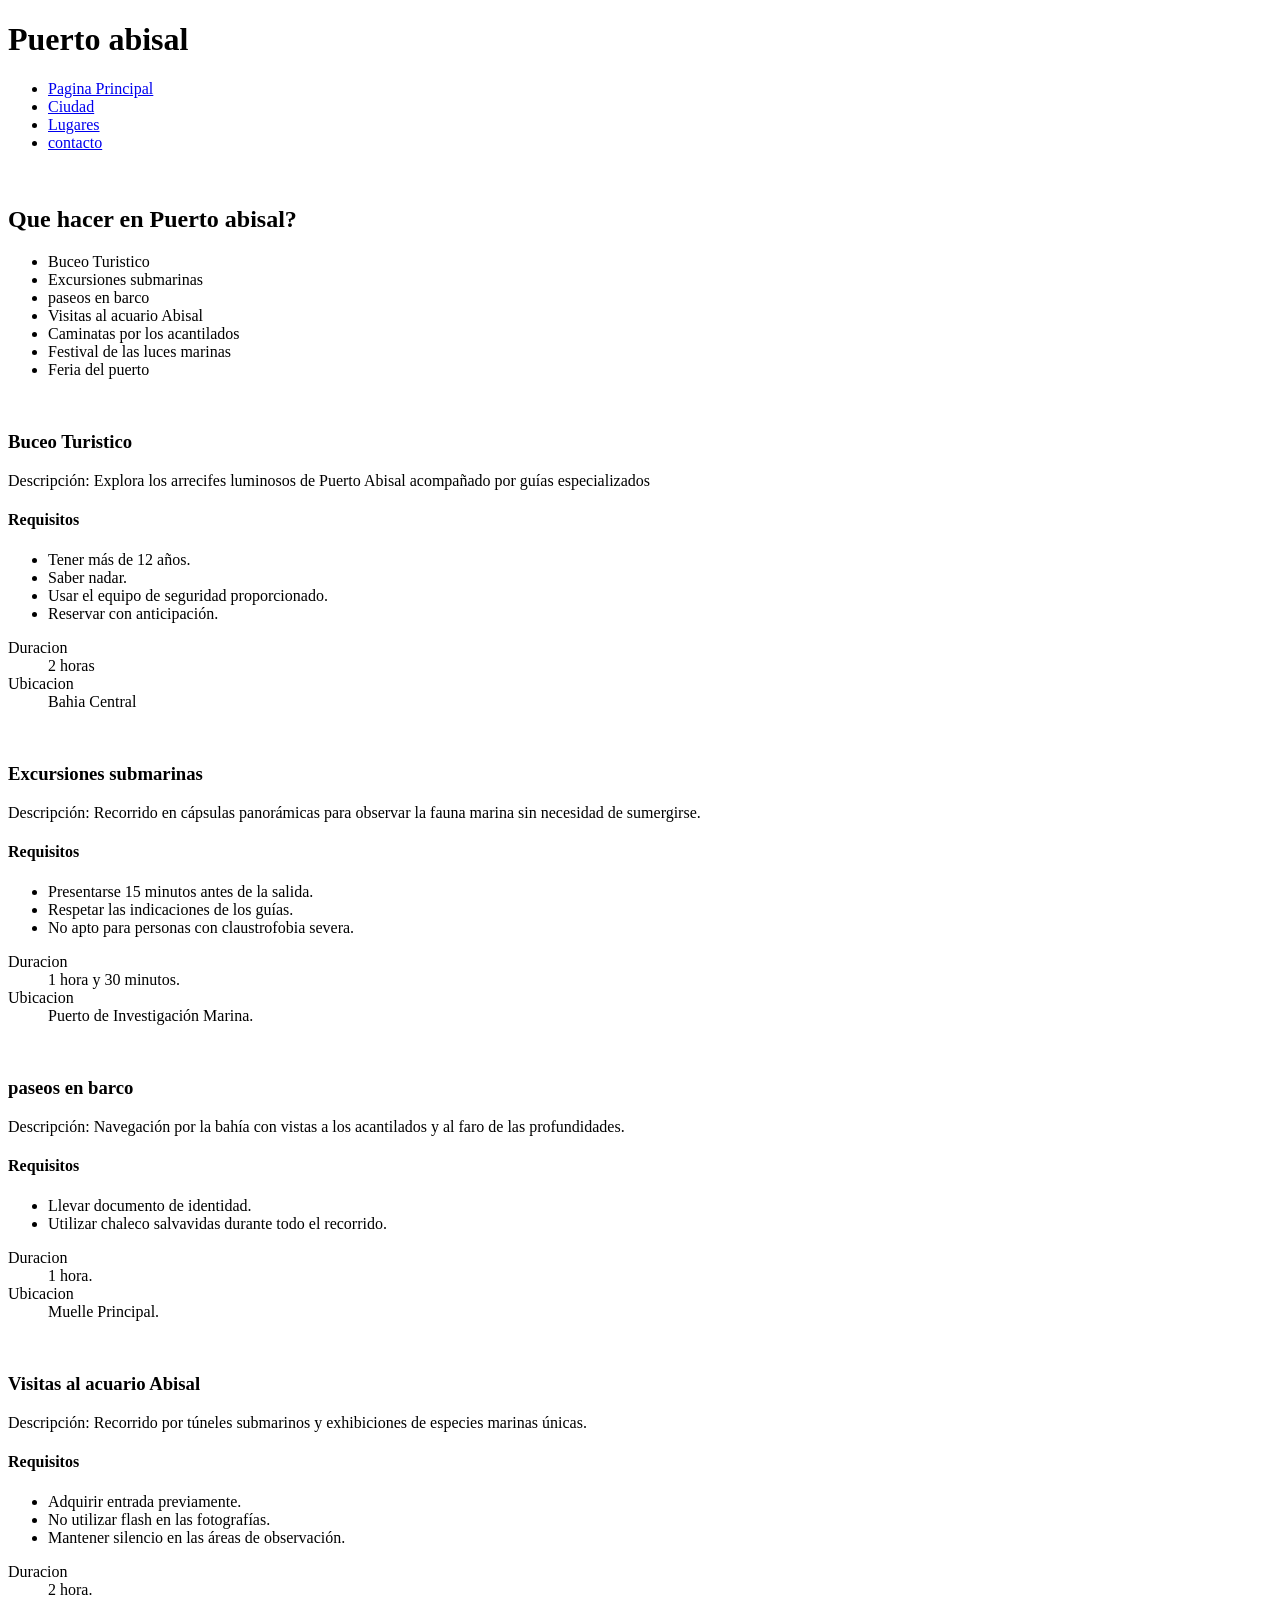
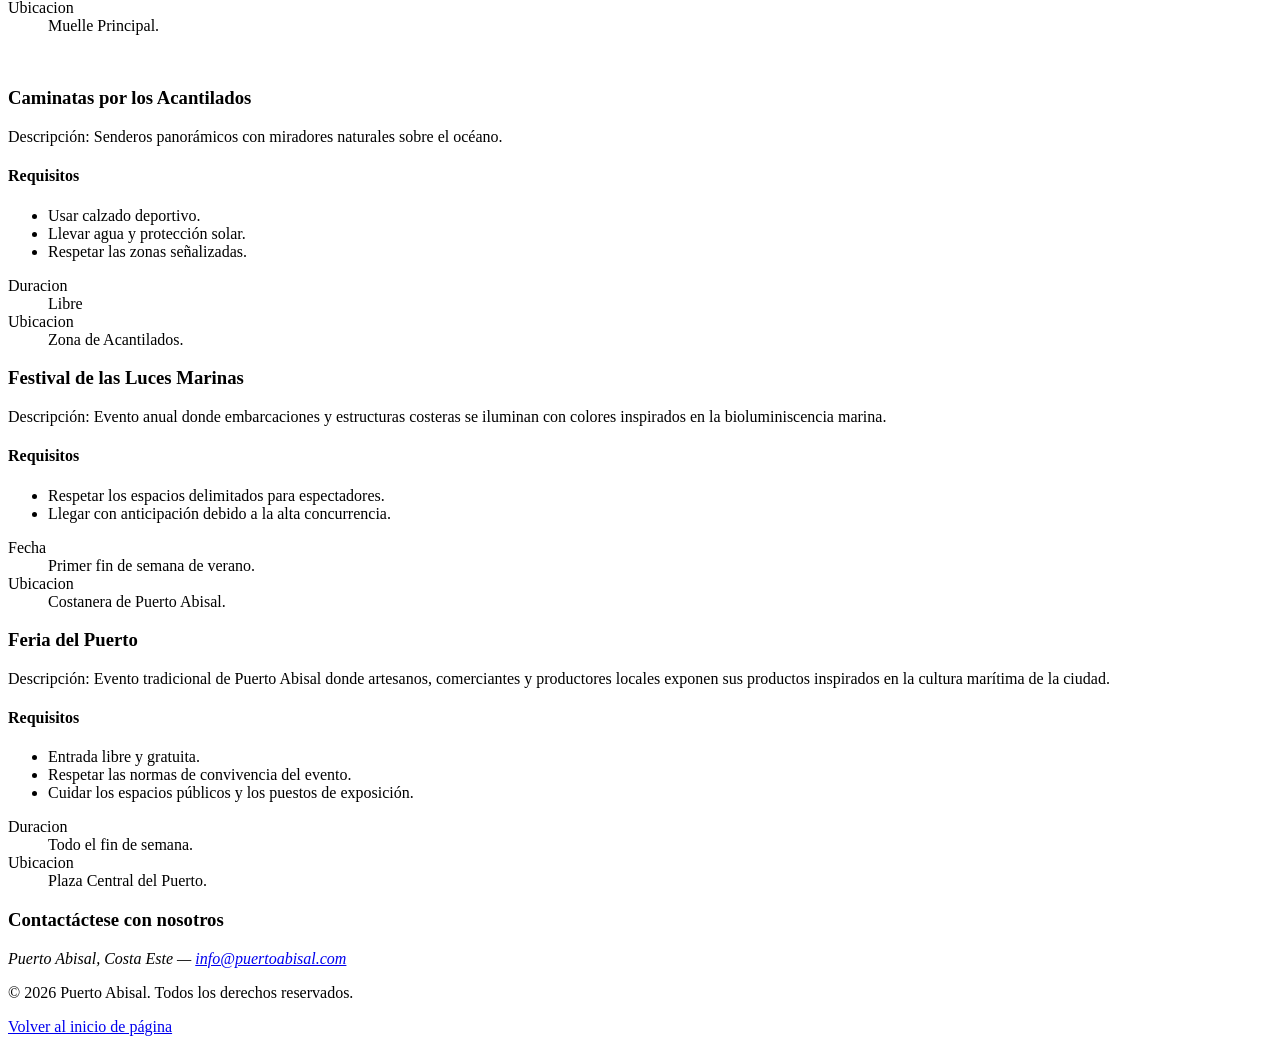
==== actividades.html @ 16d51606 "vinculacion con archivo de estilos" ====
<!DOCTYPE html>
<html lang="es">
<head>
    <meta charset="UTF-8">
    <link rel="stylesheet" href="css/estilos.css">
    <link rel="preconnect" href="https://fonts.googleapis.com">
    <link rel="preconnect" href="https://fonts.gstatic.com" crossorigin>
    <link href="https://fonts.googleapis.com/css2?family=Figtree:ital,wght@0,300..900;1,300..900&display=swap" rel="stylesheet">
    <meta name="viewport" content="width=device-width, initial-scale=1.0">
    <title>Puerto abisal - Actividades</title>
</head>

<body>
    <header>
        <h1>Puerto abisal</h1>
        <nav>
            <ul>
                <li><a href="index.html" target="_blank">Pagina Principal</a></li>
                <li><a href="ciudad.html" target="_blank">Ciudad</a></li>
                <li><a href="lugares.html" target="_blank">Lugares</a></li>
                <li><a href="contacto.html" target="_blank">contacto</a></li>
            </ul>

        </nav>
    </header>
    
    <br>
    
    <main>
        <h2>Que hacer en Puerto abisal?</h2>
    
        <ul>
            <li>Buceo Turistico</li>
            <li>Excursiones submarinas</li>
            <li>paseos en barco</li>
            <li>Visitas al acuario Abisal</li>
            <li>Caminatas por los acantilados</li>
            <li>Festival de las luces marinas</li>
            <li>Feria del puerto</li>
        </ul>
        <br>

        <h3>Buceo Turistico</h3>

            <p>Descripción: Explora los arrecifes luminosos de Puerto Abisal acompañado por guías especializados</p>
            
            <h4>Requisitos</h4>
                <ul>
                    <li>Tener más de 12 años.</li>
                    <li>Saber nadar.</li>
                    <li>Usar el equipo de seguridad proporcionado.</li>
                    <li>Reservar con anticipación.</li>
                </ul>
            
            <dl>
                <dt>Duracion</dt>
                    <dd>2 horas</dd>
            
                <dt>Ubicacion</dt>
                    <dd>Bahia Central</dd>
            </dl>


        <br>


        <h3>Excursiones submarinas</h3>
        
            <p>Descripción: Recorrido en cápsulas panorámicas para observar la fauna marina sin necesidad de sumergirse.</p>
            
            <h4>Requisitos</h4>
                <ul>
                    <li>Presentarse 15 minutos antes de la salida.</li>
                    <li>Respetar las indicaciones de los guías.</li>
                    <li>No apto para personas con claustrofobia severa.</li>
                </ul>
            
            <dl>
                <dt>Duracion</dt>
                    <dd>1 hora y 30 minutos.</dd>
                
                <dt>Ubicacion</dt>
                    <dd>Puerto de Investigación Marina.</dd>
            </dl>
            

        <br>


        <h3>paseos en barco</h3>
        
            <p>Descripción: Navegación por la bahía con vistas a los acantilados y al faro de las profundidades.</p>
        
            <h4>Requisitos</h4>
                    <ul>
                        <li>Llevar documento de identidad.</li>
                        <li>Utilizar chaleco salvavidas durante todo el recorrido.</li>
                    </ul>
                    
            <dl>
                <dt>Duracion</dt>
                    <dd>1 hora.</dd>
                
                <dt>Ubicacion</dt>
                    <dd>Muelle Principal.</dd>
            </dl>


        <br>


        <h3>Visitas al acuario Abisal</h3>
        
            <p>Descripción: Recorrido por túneles submarinos y exhibiciones de especies marinas únicas.</p>
            
            <h4>Requisitos</h4>
                <ul>
                    <li>Adquirir entrada previamente.</li>
                    <li>No utilizar flash en las fotografías.</li>
                    <li>Mantener silencio en las áreas de observación.</li>
                </ul>

            <dl>
                <dt>Duracion</dt>
                    <dd>2 hora.</dd>
                
                <dt>Ubicacion</dt>
                    <dd>Muelle Principal.</dd>
            </dl>


            <br>


        <h3>Caminatas por los Acantilados</h3>
        
            <p>Descripción: Senderos panorámicos con miradores naturales sobre el océano.</p>
        
            <h4>Requisitos</h4>
                <ul>
                    <li>Usar calzado deportivo.</li>
                    <li>Llevar agua y protección solar.</li>
                    <li>Respetar las zonas señalizadas.</li>
                </ul>

            <dl>
                <dt>Duracion</dt>
                    <dd>Libre</dd>
                
                <dt>Ubicacion</dt>
                    <dd>Zona de Acantilados.</dd>
            </dl>

        <h3>Festival de las Luces Marinas</h3>
        
            <p>Descripción: Evento anual donde embarcaciones y estructuras costeras se iluminan 
                con colores inspirados en la bioluminiscencia marina.</p>
        
            <h4>Requisitos</h4>
                <ul>
                    <li>Respetar los espacios delimitados para espectadores.</li>
                    <li>Llegar con anticipación debido a la alta concurrencia.</li>
                </ul>

            <dl>
                <dt>Fecha</dt>
                    <dd>Primer fin de semana de verano.</dd>
                
                <dt>Ubicacion</dt>
                    <dd>Costanera de Puerto Abisal.</dd>
            </dl>

        <h3>Feria del Puerto</h3>
        
            <p>Descripción: Evento tradicional de Puerto Abisal donde artesanos, comerciantes y productores locales
                 exponen sus productos inspirados en la cultura marítima de la ciudad.</p>
        
            <h4>Requisitos</h4>
                <ul>
                    <li>Entrada libre y gratuita.</li>
                    <li>Respetar las normas de convivencia del evento.</li>
                    <li>Cuidar los espacios públicos y los puestos de exposición.</li>
                </ul>

            <dl>
                <dt>Duracion</dt>
                    <dd>Todo el fin de semana.</dd>
                
                <dt>Ubicacion</dt>
                    <dd>Plaza Central del Puerto.</dd>
            </dl>


    </main>

    <footer>
        <h3>Contactáctese con nosotros</h3>
        <address>
        Puerto Abisal, Costa Este &mdash;
        <a href="mailto:info@puertoabisal.com">info@puertoabisal.com</a>
        </address>
        <p>&copy; 2026 Puerto Abisal. Todos los derechos reservados.</p>
        <a href="#top">Volver al inicio de página</a>
    </footer>
</body>
</html>
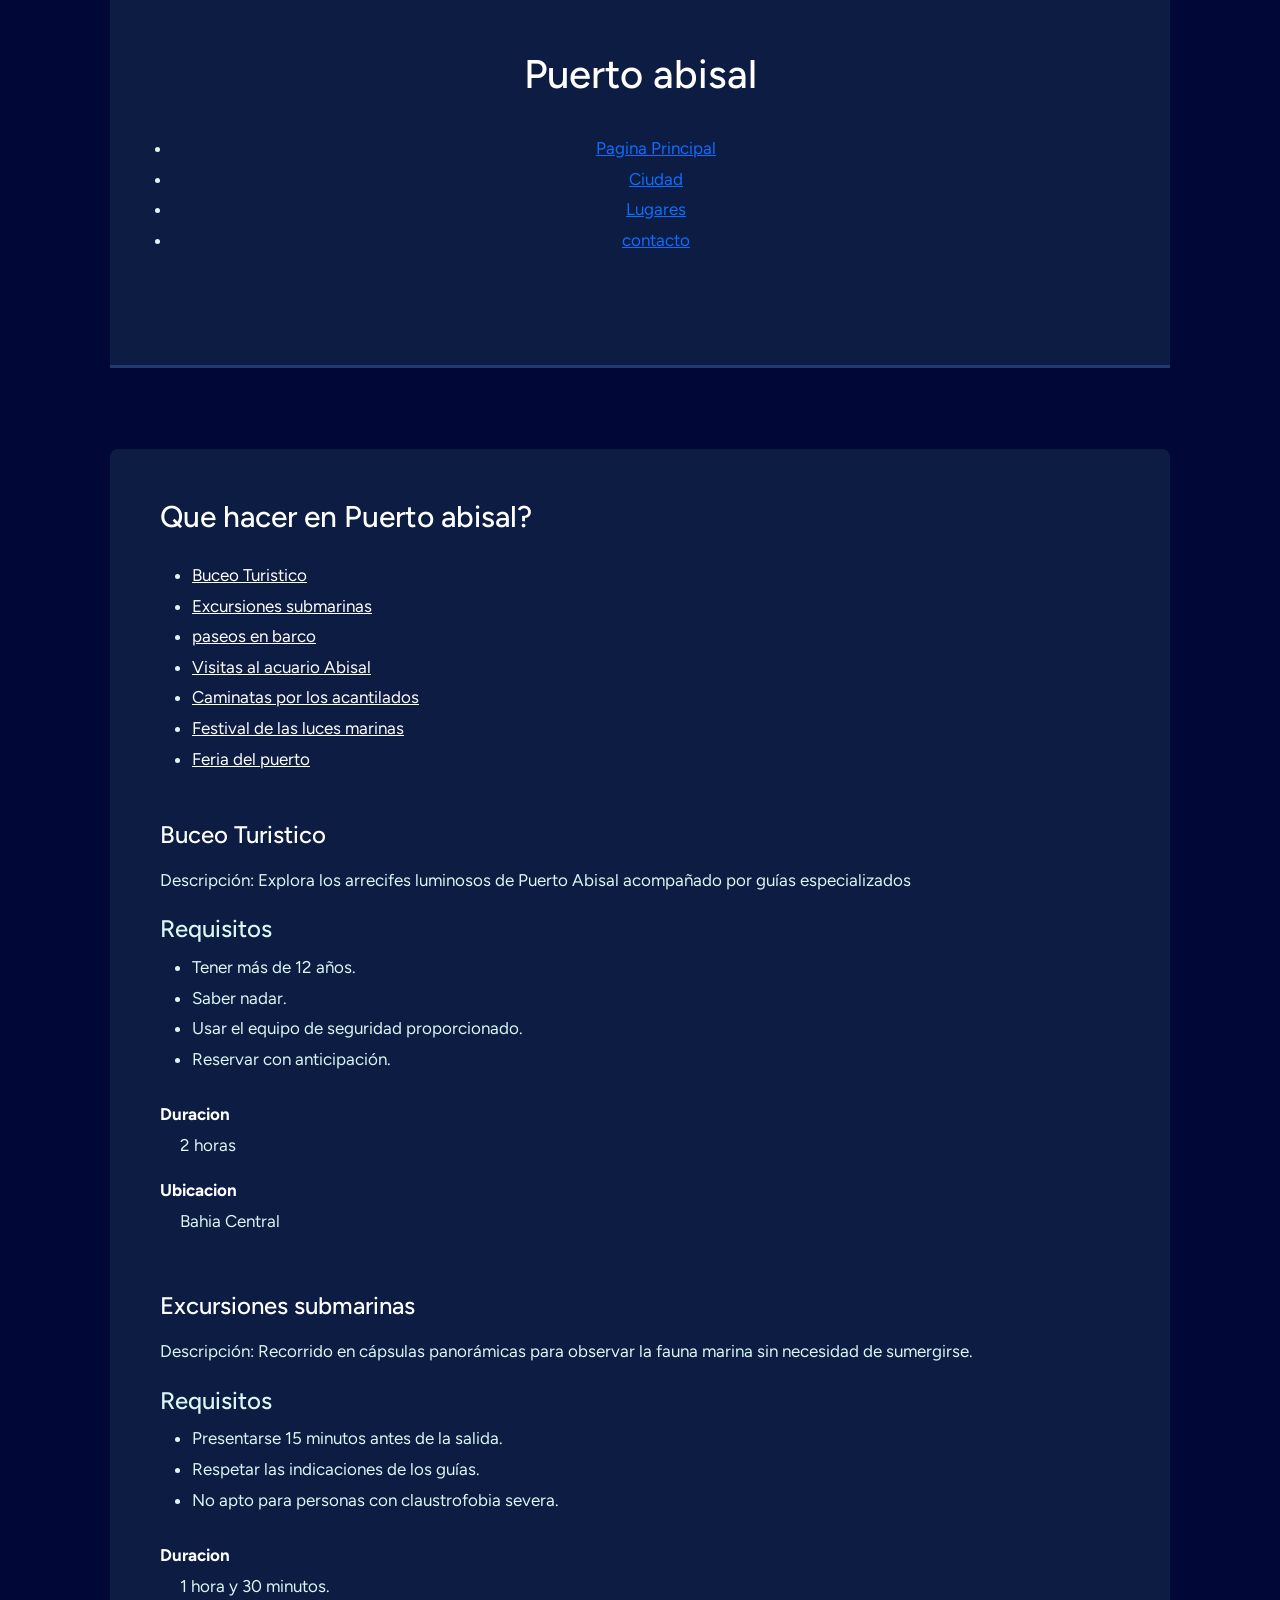
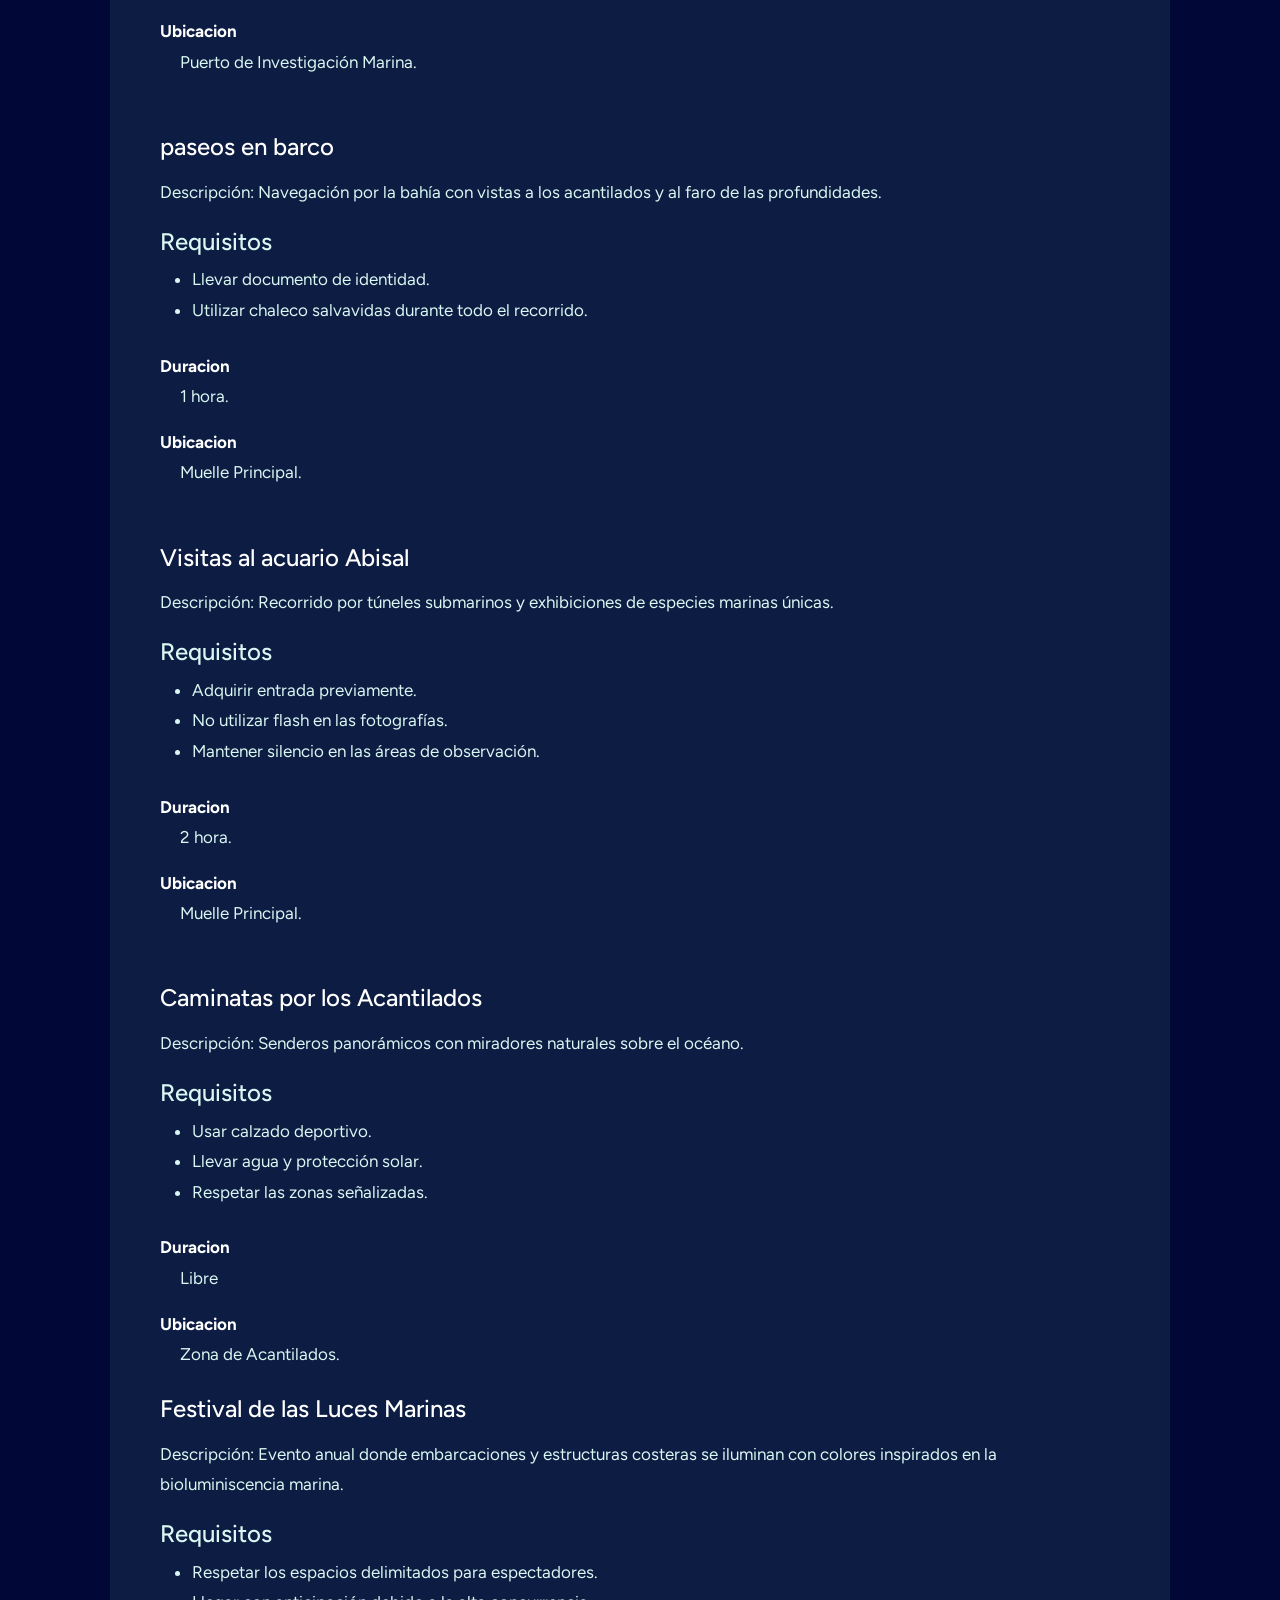
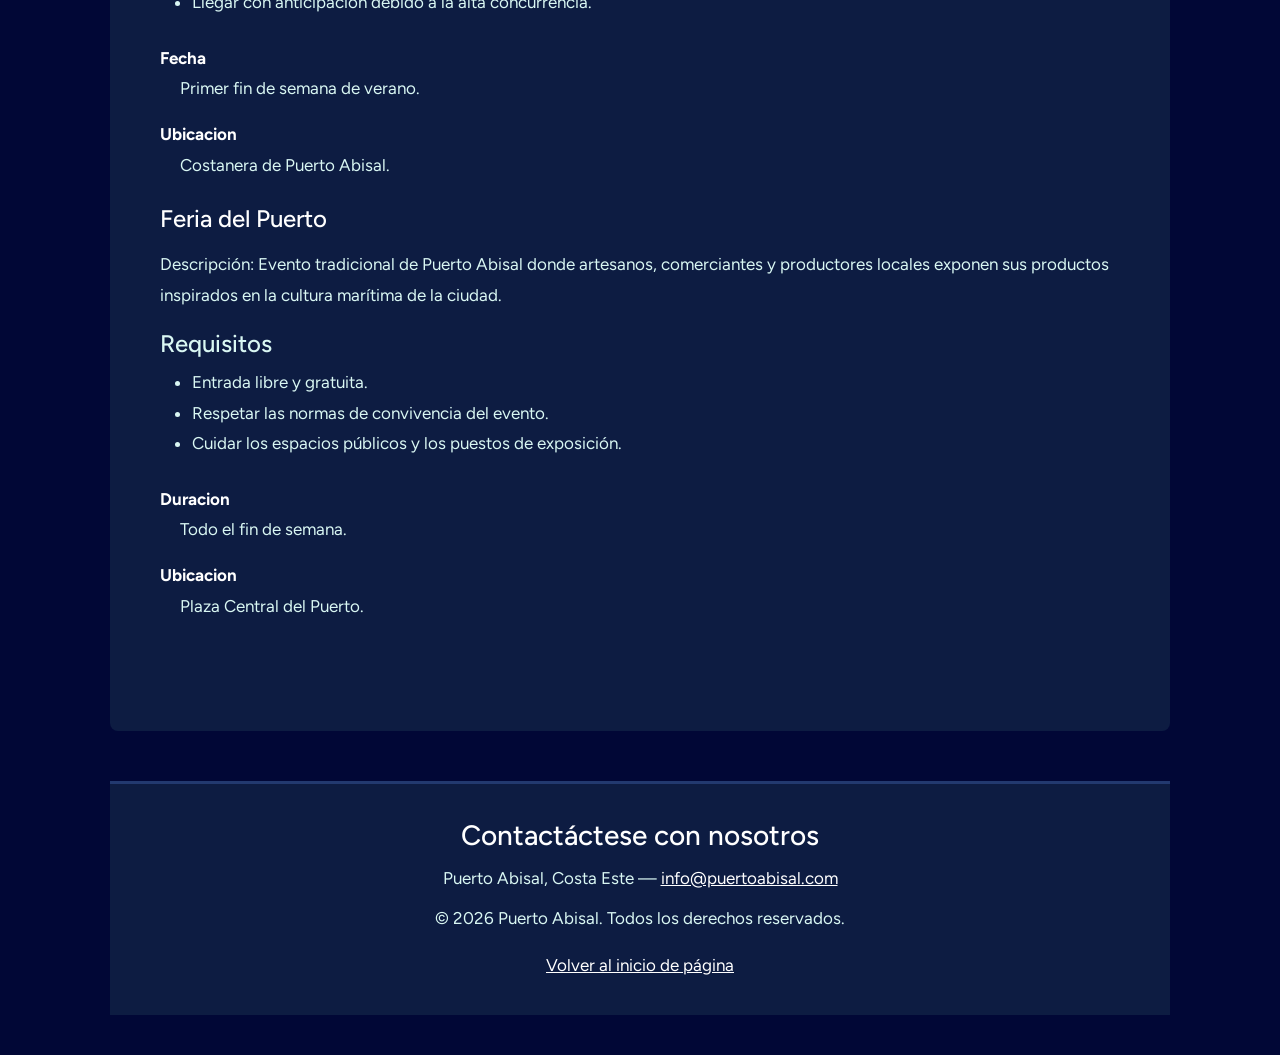
==== commit dd1b3a14: "Agrego CDN de  Bootstrap y script en Actividades" ====
--- a/actividades.html
+++ b/actividades.html
@@ -2,6 +2,9 @@
 <html lang="es">
 <head>
     <meta charset="UTF-8">
+    
+    <link href="https://cdn.jsdelivr.net/npm/bootstrap@5.3.3/dist/css/bootstrap.min.css" rel="stylesheet">
+
     <link rel="stylesheet" href="css/estilos.css">
     <link rel="preconnect" href="https://fonts.googleapis.com">
     <link rel="preconnect" href="https://fonts.gstatic.com" crossorigin>
@@ -12,6 +15,8 @@
 
 <body>
     <header>
+
+        <section id ="Titulo">
         <h1>Puerto abisal</h1>
         <nav>
             <ul>
@@ -30,16 +35,18 @@
         <h2>Que hacer en Puerto abisal?</h2>
     
         <ul>
-            <li>Buceo Turistico</li>
-            <li>Excursiones submarinas</li>
-            <li>paseos en barco</li>
-            <li>Visitas al acuario Abisal</li>
-            <li>Caminatas por los acantilados</li>
-            <li>Festival de las luces marinas</li>
-            <li>Feria del puerto</li>
+            <li><a href="#Buseo">Buceo Turistico</a></li>
+            <li><a href="#Excursiones">Excursiones submarinas</a></li>
+            <li><a href="#Paseos">paseos en barco</a></li>
+            <li><a href="#Visitas">Visitas al acuario Abisal</a></li>
+            <li><a href="#caminatas">Caminatas por los acantilados</a></li>
+            <li><a href="#Festival">Festival de las luces marinas</a></li>
+            <li><a href="#Feria">Feria del puerto</a></li>
         </ul>
         <br>
 
+
+        <section id = "Buseo">
         <h3>Buceo Turistico</h3>
 
             <p>Descripción: Explora los arrecifes luminosos de Puerto Abisal acompañado por guías especializados</p>
@@ -64,6 +71,7 @@
         <br>
 
 
+        <section id = "Excursiones">
         <h3>Excursiones submarinas</h3>
         
             <p>Descripción: Recorrido en cápsulas panorámicas para observar la fauna marina sin necesidad de sumergirse.</p>
@@ -87,6 +95,7 @@
         <br>
 
 
+        <section id = "Paseos">
         <h3>paseos en barco</h3>
         
             <p>Descripción: Navegación por la bahía con vistas a los acantilados y al faro de las profundidades.</p>
@@ -109,6 +118,7 @@
         <br>
 
 
+        <section id = "Visitas">
         <h3>Visitas al acuario Abisal</h3>
         
             <p>Descripción: Recorrido por túneles submarinos y exhibiciones de especies marinas únicas.</p>
@@ -132,6 +142,7 @@
             <br>
 
 
+        <section id = "caminatas">
         <h3>Caminatas por los Acantilados</h3>
         
             <p>Descripción: Senderos panorámicos con miradores naturales sobre el océano.</p>
@@ -151,6 +162,8 @@
                     <dd>Zona de Acantilados.</dd>
             </dl>
 
+
+        <section id = "Festival">
         <h3>Festival de las Luces Marinas</h3>
         
             <p>Descripción: Evento anual donde embarcaciones y estructuras costeras se iluminan 
@@ -170,6 +183,8 @@
                     <dd>Costanera de Puerto Abisal.</dd>
             </dl>
 
+
+        <section id = "Feria">
         <h3>Feria del Puerto</h3>
         
             <p>Descripción: Evento tradicional de Puerto Abisal donde artesanos, comerciantes y productores locales
@@ -202,5 +217,8 @@
         <p>&copy; 2026 Puerto Abisal. Todos los derechos reservados.</p>
         <a href="#top">Volver al inicio de página</a>
     </footer>
+
+    <script src="https://cdn.jsdelivr.net/npm/bootstrap@5.3.3/dist/js/bootstrap.bundle.min.js"></script>
+
 </body>
 </html>
--- a/css/estilos.css
+++ b/css/estilos.css
@@ -0,0 +1,359 @@
+/* =========================
+   VARIABLES DE COLORES
+   ========================= */
+
+:root {
+    --color-fondo: #010736;
+    --color-principal: #0D1C42;
+    --color-acento: #22396F;
+    --color-luminoso: white;
+    --color-coral: #FF7F6A;
+    --color-texto: #D9F7F3;
+    --color-blanco: #FFFFFF;
+}
+
+
+/* =========================
+   RESET BÁSICO
+   ========================= */
+
+* {
+    box-sizing: border-box;
+    margin: 0;
+    padding: 0;
+}
+
+
+/* =========================
+   CUERPO DE LA PÁGINA
+   ========================= */
+
+body {
+    font-family: 'Figtree', sans-serif;
+    font-size: 17px;              
+    line-height: 1.8;             
+    background-color: var(--color-fondo);
+    color: var(--color-texto);
+
+    max-width: 1100px;
+    margin: 0 auto;
+    padding: 0 20px 40px;         
+}
+
+
+/* =========================
+   ENCABEZADO
+   ========================= */
+
+header {
+    background-color: var(--color-principal);
+    padding: 50px 30px;          
+    margin-bottom: 50px;         
+    text-align: center;
+    border-bottom: 3px solid var(--color-acento);
+}
+
+header h1 {
+    color: var(--color-luminoso);
+    font-size: 40px;
+    margin-bottom: 35px;
+}
+
+header h2 {
+    color: var(--color-blanco);
+    font-size: 22px;
+    margin-bottom: 10px;
+}
+
+header p {
+    margin-bottom: 20px;
+}
+
+
+
+/* =========================
+   CONTENIDO PRINCIPAL
+   ========================= */
+
+main {
+    background-color: var(--color-principal);
+    padding: 50px;                
+    border-radius: 8px;
+}
+
+main > h2 {
+    color: var(--color-luminoso);
+    font-size: 30px;
+    margin-bottom: 25px;
+}
+
+
+/* =========================
+   SECCIONES
+   ========================= */
+
+section {
+    margin-bottom: 60px;          
+}
+
+section h2 {                      
+    color: var(--color-luminoso);
+    font-size: 30px;
+    margin-bottom: 25px;
+}
+
+section h3 {
+    color: var(--color-blanco);
+    font-size: 24px;
+    margin-bottom: 15px;
+}
+
+section p {
+    margin-bottom: 20px;          
+}
+
+
+/* =========================
+   CLASE E ID (
+   ========================= */
+
+/* Clase: introducción centrada y angosta, más cómoda de leer */
+.intro {
+    max-width: 700px;
+    margin: 0 auto 70px;
+    text-align: center;
+    font-size: 18px;
+    line-height: 1.9;
+}
+
+/* Id: título de la sección de lugares con detalle decorativo */
+#lugares-principales > h2 {
+    text-align: center;
+    margin-bottom: 40px;
+    padding-bottom: 15px;
+    border-bottom: 2px solid var(--color-acento);
+}
+
+/* Clase: cada tarjeta de lugar */
+.lugar {
+    padding: 35px;
+    margin: 40px 0;
+}
+
+.lugar:hover {
+    border-left-color: var(--color-coral);
+}
+
+
+/* =========================
+   ARTÍCULOS
+   ========================= */
+
+article {
+    background-color: var(--color-fondo);
+    padding: 30px;                
+    margin: 30px 0;               
+    border-left: 4px solid var(--color-acento);
+    border-radius: 5px;
+}
+
+article h4 {
+    color: var(--color-luminoso);
+    font-size: 20px;
+    margin-bottom: 8px;
+}
+
+
+/* =========================
+   IMÁGENES
+   ========================= */
+
+img {
+    max-width: 100%;
+    height: auto;
+    display: block;
+    margin: 30px auto;            
+    border-radius: 8px;
+}
+
+
+/* =========================
+   ENLACES
+   ========================= */
+
+main a,
+footer a {
+    color: var(--color-luminoso);
+}
+
+main a:hover,
+footer a:hover {
+    color: var(--color-coral);
+}
+
+
+/* =========================
+   LISTA DE FECHAS
+   ========================= */
+
+dl {
+    margin: 25px 0;
+}
+
+dt {
+    color: var(--color-luminoso);
+    font-weight: bold;
+    margin-top: 15px;
+}
+
+dd {
+    margin-left: 20px;
+}
+
+
+/* =========================
+   PIE DE PÁGINA
+   ========================= */
+
+footer {
+    background-color: var(--color-principal);
+    margin-top: 50px;             
+    padding: 35px 25px;           
+    text-align: center;
+    border-top: 3px solid var(--color-acento);
+}
+
+footer h3 {
+    color: var(--color-luminoso);
+    margin-bottom: 10px;
+}
+
+footer address {
+    margin-bottom: 10px;
+}
+
+
+/* =========================
+   ADAPTACIÓN PARA CELULARES
+   ========================= */
+
+@media (max-width: 600px) {
+
+    body {
+        padding: 0 10px 30px;
+    }
+
+    header {
+        padding: 30px 10px;
+    }
+
+    header h1 {
+        font-size: 30px;
+    }
+
+    header h2 {
+        font-size: 18px;
+    }
+
+    main {
+        padding: 30px 20px;
+    }
+
+    
+
+    .lugar {
+        padding: 25px 20px;
+    }
+
+}   
+
+/* =========================
+   FLEXBOX
+   ========================= */
+
+.actividades {
+    display: flex;
+    flex-wrap: wrap;
+    gap: 1.5rem;
+}
+
+/* Título y párrafos ocupan toda la fila */
+.actividades > h3,
+.actividades > p {
+    flex: 0 0 100%;
+    margin-bottom: 0;   /* el espacio lo da el gap */
+}
+
+/* Las tarjetas se reparten el ancho */
+.actividades > article {
+    flex: 1 1 280px;
+    margin: 0;          /* pisa el margin: 30px 0 de "article" */
+}
+
+/* =========================
+   POSICIONAMIENTO
+   ========================= */
+
+.hero {
+    position: relative;
+}
+
+.hero img {
+    margin: 0;
+    width: 100%;
+}
+
+.hero-texto {
+    position: absolute;
+    bottom: 0;
+    left: 0;
+    right: 0;
+    padding: 15px 20px;
+    background: rgba(1, 7, 54, 0.75);
+    color: var(--color-blanco);
+    border-radius: 0 0 8px 8px;
+}
+
+/* =========================
+   BOOTSTRAP - PERSONALIZACIONES
+   ========================= */
+
+/* Personalizamos el fondo de la barra de navegación de Bootstrap con un color principal */
+.bg-custom-navbar {
+    background-color: var(--color-principal) !important;
+    border-bottom: 3px solid var(--color-acento);
+}
+
+/* Estilo para los links de la navbar de Bootstrap combinados con tu paleta */
+.navbar-nav .nav-link {
+    color: var(--color-blanco) !important;
+    background-color: var(--color-acento);
+    padding: 10px 18px;
+    border-radius: 5px;
+    margin: 2px 5px;
+    transition: background-color 0.3s ease, color 0.3s ease;
+}
+
+/* Efecto hover idéntico al que tenías antes */
+.navbar-nav .nav-link:hover,
+.navbar-nav .nav-link.active {
+    background-color: var(--color-luminoso) !important;
+    color: var(--color-fondo) !important;
+}
+
+/* Ajuste para el brand (nombre/logo) */
+.navbar-brand {
+    color: var(--color-luminoso) !important;
+    font-weight: bold;
+    font-size: 22px;
+}
+/* ========================================== */
+/* PERSONALIZACIÓN GLOBAL DE LA PÁGINA        */
+/* ========================================== */
+
+/* Sobrescribir estilos globales con variables */
+body {
+    background-color: var(--color-fondo);
+    color: var(--color-texto);
+    font-family: 'Figtree', sans-serif;
+}
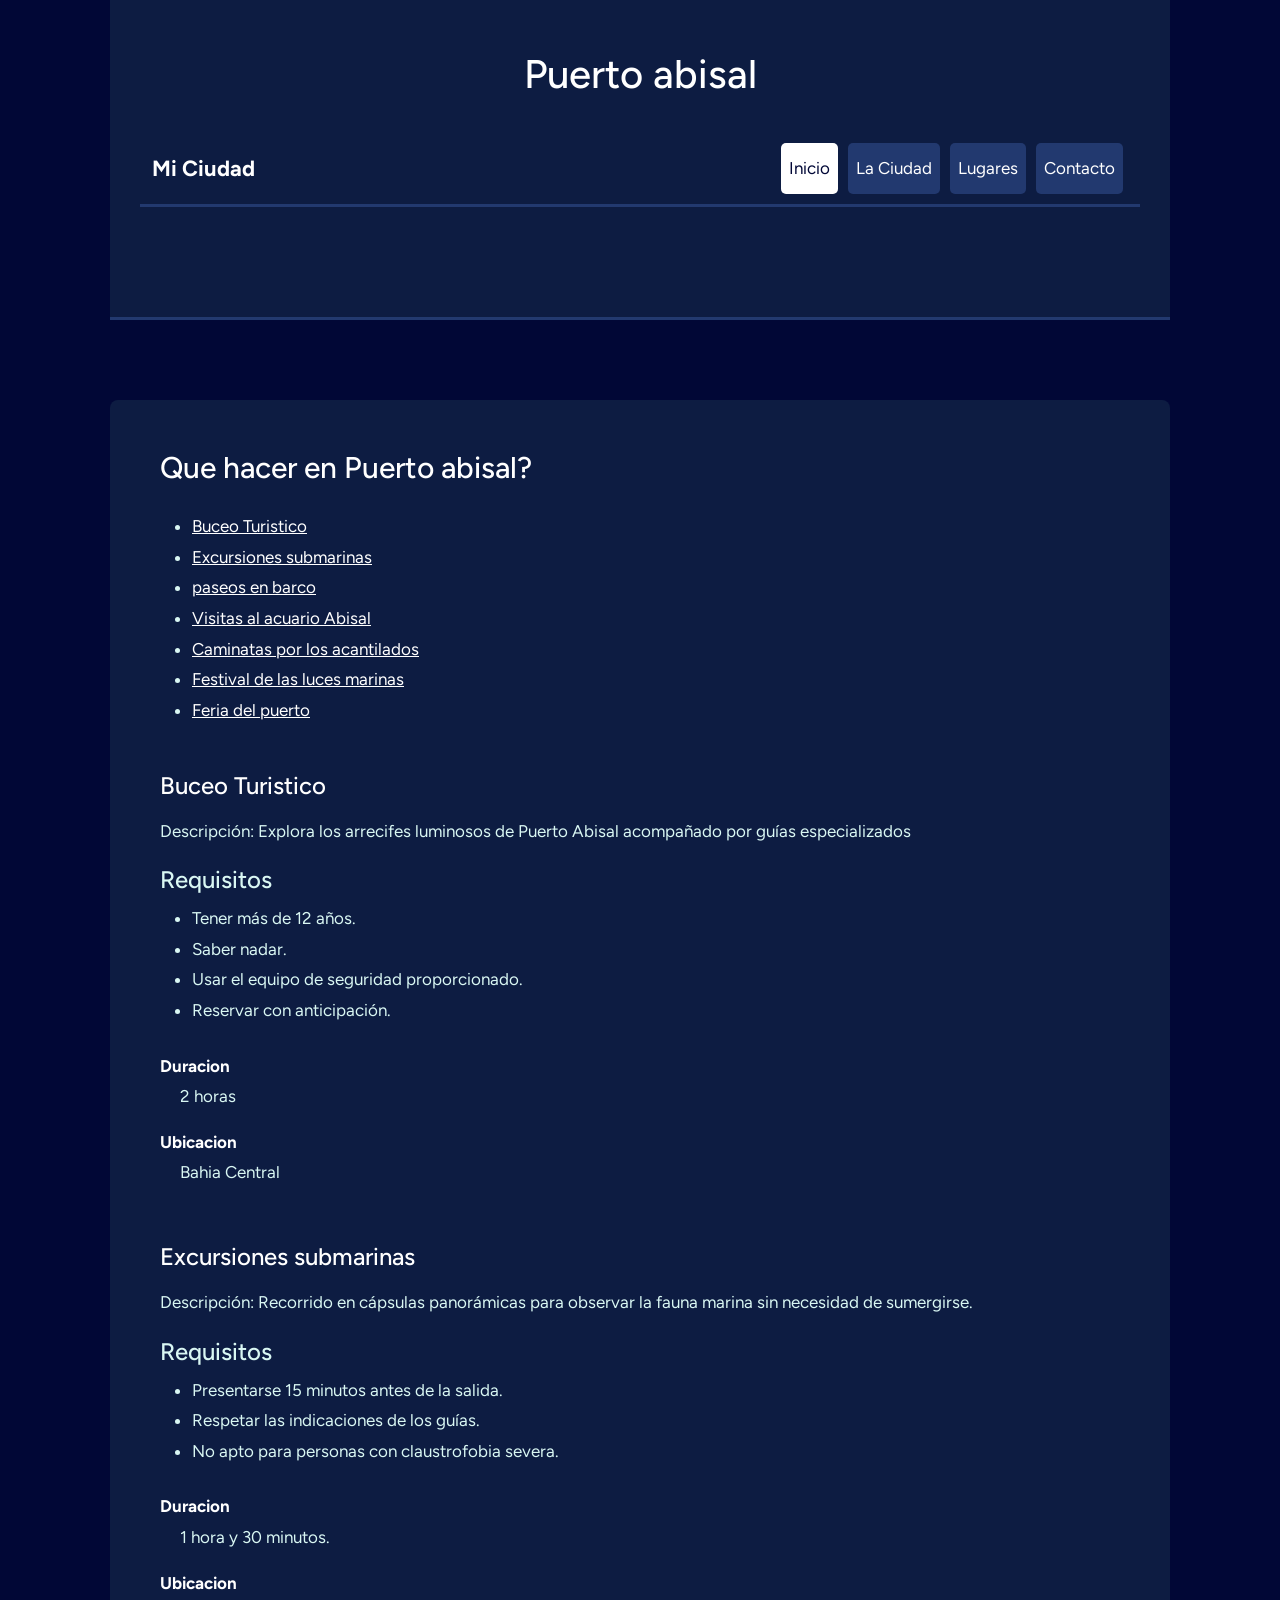
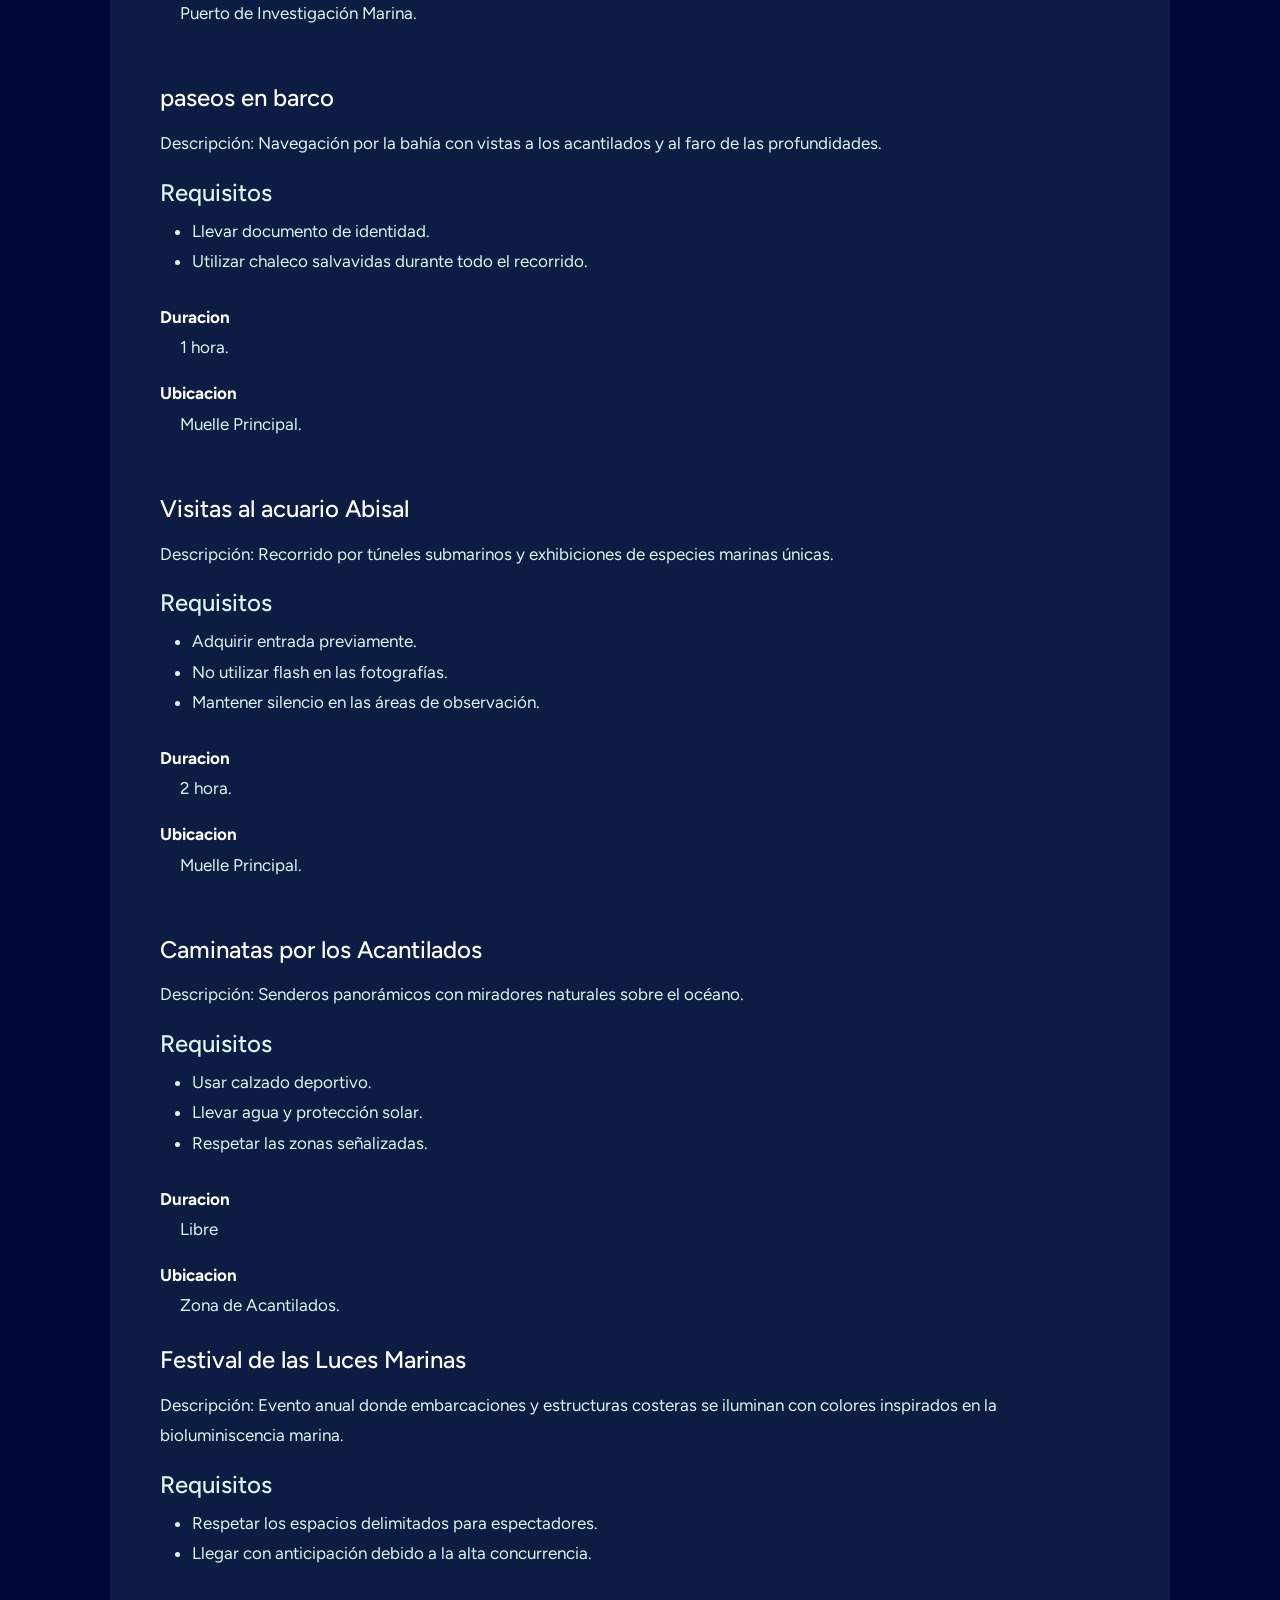
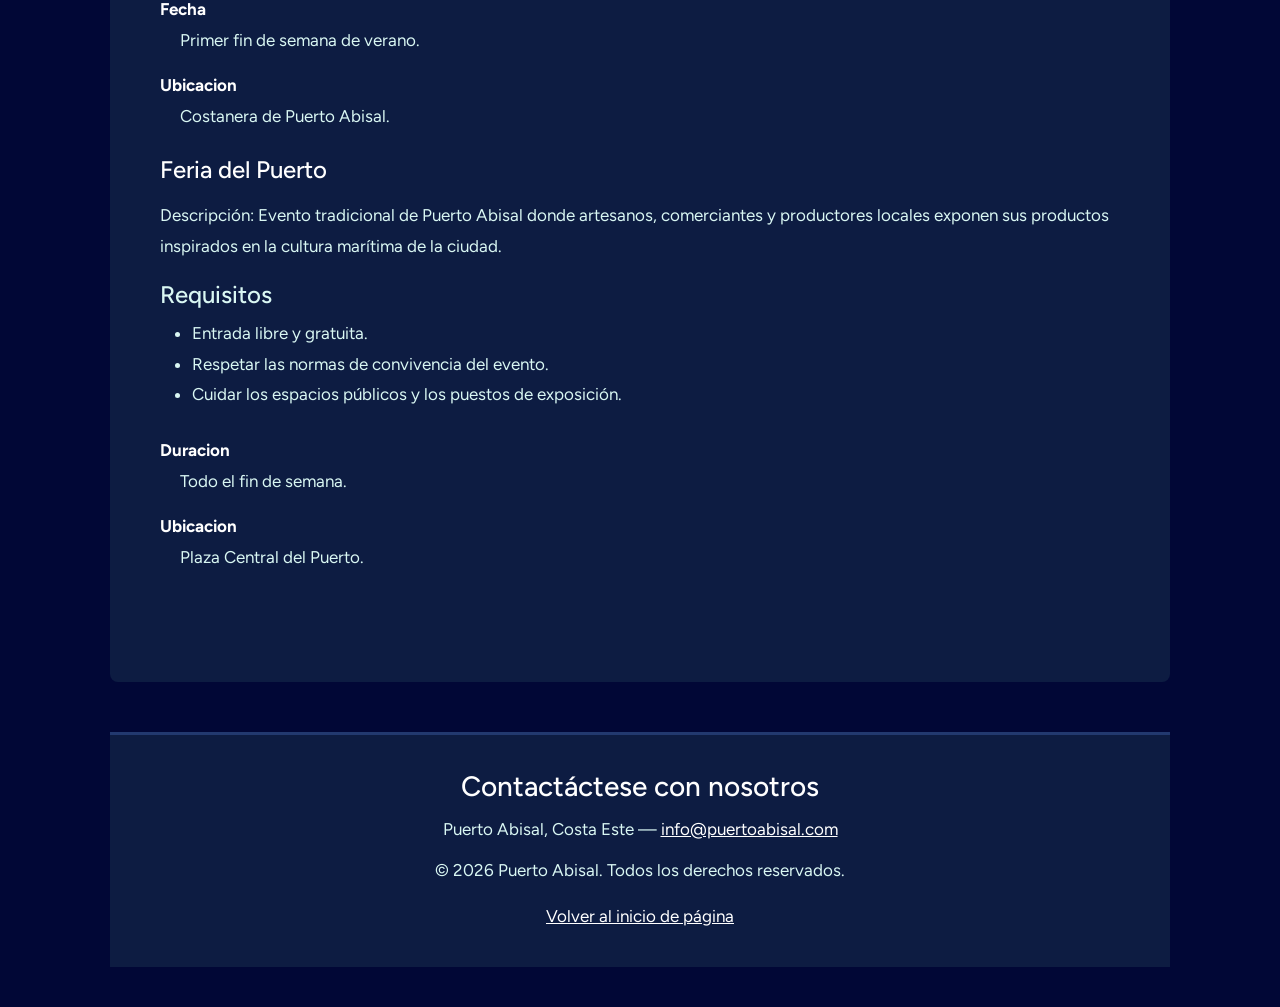
==== commit 3c3ce020: "Agrego navbar a actividades.html" ====
--- a/actividades.html
+++ b/actividades.html
@@ -2,14 +2,12 @@
 <html lang="es">
 <head>
     <meta charset="UTF-8">
-    
-    <link href="https://cdn.jsdelivr.net/npm/bootstrap@5.3.3/dist/css/bootstrap.min.css" rel="stylesheet">
-
-    <link rel="stylesheet" href="css/estilos.css">
     <link rel="preconnect" href="https://fonts.googleapis.com">
     <link rel="preconnect" href="https://fonts.gstatic.com" crossorigin>
     <link href="https://fonts.googleapis.com/css2?family=Figtree:ital,wght@0,300..900;1,300..900&display=swap" rel="stylesheet">
     <meta name="viewport" content="width=device-width, initial-scale=1.0">
+    <link href="https://cdn.jsdelivr.net/npm/bootstrap@5.0.2/dist/css/bootstrap.min.css" rel="stylesheet" integrity="sha384-EVSTQN3/azprG1Anm3QDgpJLIm9Nao0Yz1ztcQTwFspd3yD65VohhpuuCOmLASjC" crossorigin="anonymous">
+    <link rel="stylesheet" href="css/estilos.css">
     <title>Puerto abisal - Actividades</title>
 </head>
 
@@ -18,15 +16,35 @@
 
         <section id ="Titulo">
         <h1>Puerto abisal</h1>
-        <nav>
-            <ul>
-                <li><a href="index.html" target="_blank">Pagina Principal</a></li>
-                <li><a href="ciudad.html" target="_blank">Ciudad</a></li>
-                <li><a href="lugares.html" target="_blank">Lugares</a></li>
-                <li><a href="contacto.html" target="_blank">contacto</a></li>
-            </ul>
-
-        </nav>
+       <nav class="navbar navbar-expand-lg navbar-dark bg-custom-navbar">
+        <div class="container-fluid">
+            <!-- Logo o Nombre de la marca -->
+            <a class="navbar-brand" href="index.html">Mi Ciudad</a>
+            
+            <!-- Botón hamburguesa para celulares -->
+            <button class="navbar-toggler" type="button" data-bs-toggle="collapse" data-bs-target="#navbarNav" aria-controls="navbarNav" aria-expanded="false" aria-label="Toggle navigation">
+                <span class="navbar-toggler-icon"></span>
+            </button>
+            
+            <!-- Links del menú -->
+            <div class="collapse navbar-collapse" id="navbarNav">
+                <ul class="navbar-nav ms-auto">
+                    <li class="nav-item">
+                        <a class="nav-link active" href="index.html">Inicio</a>
+                    </li>
+                    <li class="nav-item">
+                        <a class="nav-link" href="ciudad.html">La Ciudad</a>
+                    </li>
+                    <li class="nav-item">
+                        <a class="nav-link" href="lugares.html">Lugares</a>
+                    </li>
+                    <li class="nav-item">
+                        <a class="nav-link" href="contacto.html">Contacto</a>
+                    </li>
+                </ul>
+            </div>
+        </div>
+    </nav>
     </header>
     
     <br>
@@ -218,7 +236,8 @@
         <a href="#top">Volver al inicio de página</a>
     </footer>
 
-    <script src="https://cdn.jsdelivr.net/npm/bootstrap@5.3.3/dist/js/bootstrap.bundle.min.js"></script>
+   <script src="https://cdn.jsdelivr.net/npm/bootstrap@5.0.2/dist/js/bootstrap.bundle.min.js" integrity="sha384-MrcW6ZMFYlzcLA8Nl+NtUVF0sA7MsXsP1UyJoMp4YLEuNSfAP+JcXn/tWtIaxVXM" crossorigin="anonymous"></script>
+
 
 </body>
 </html>
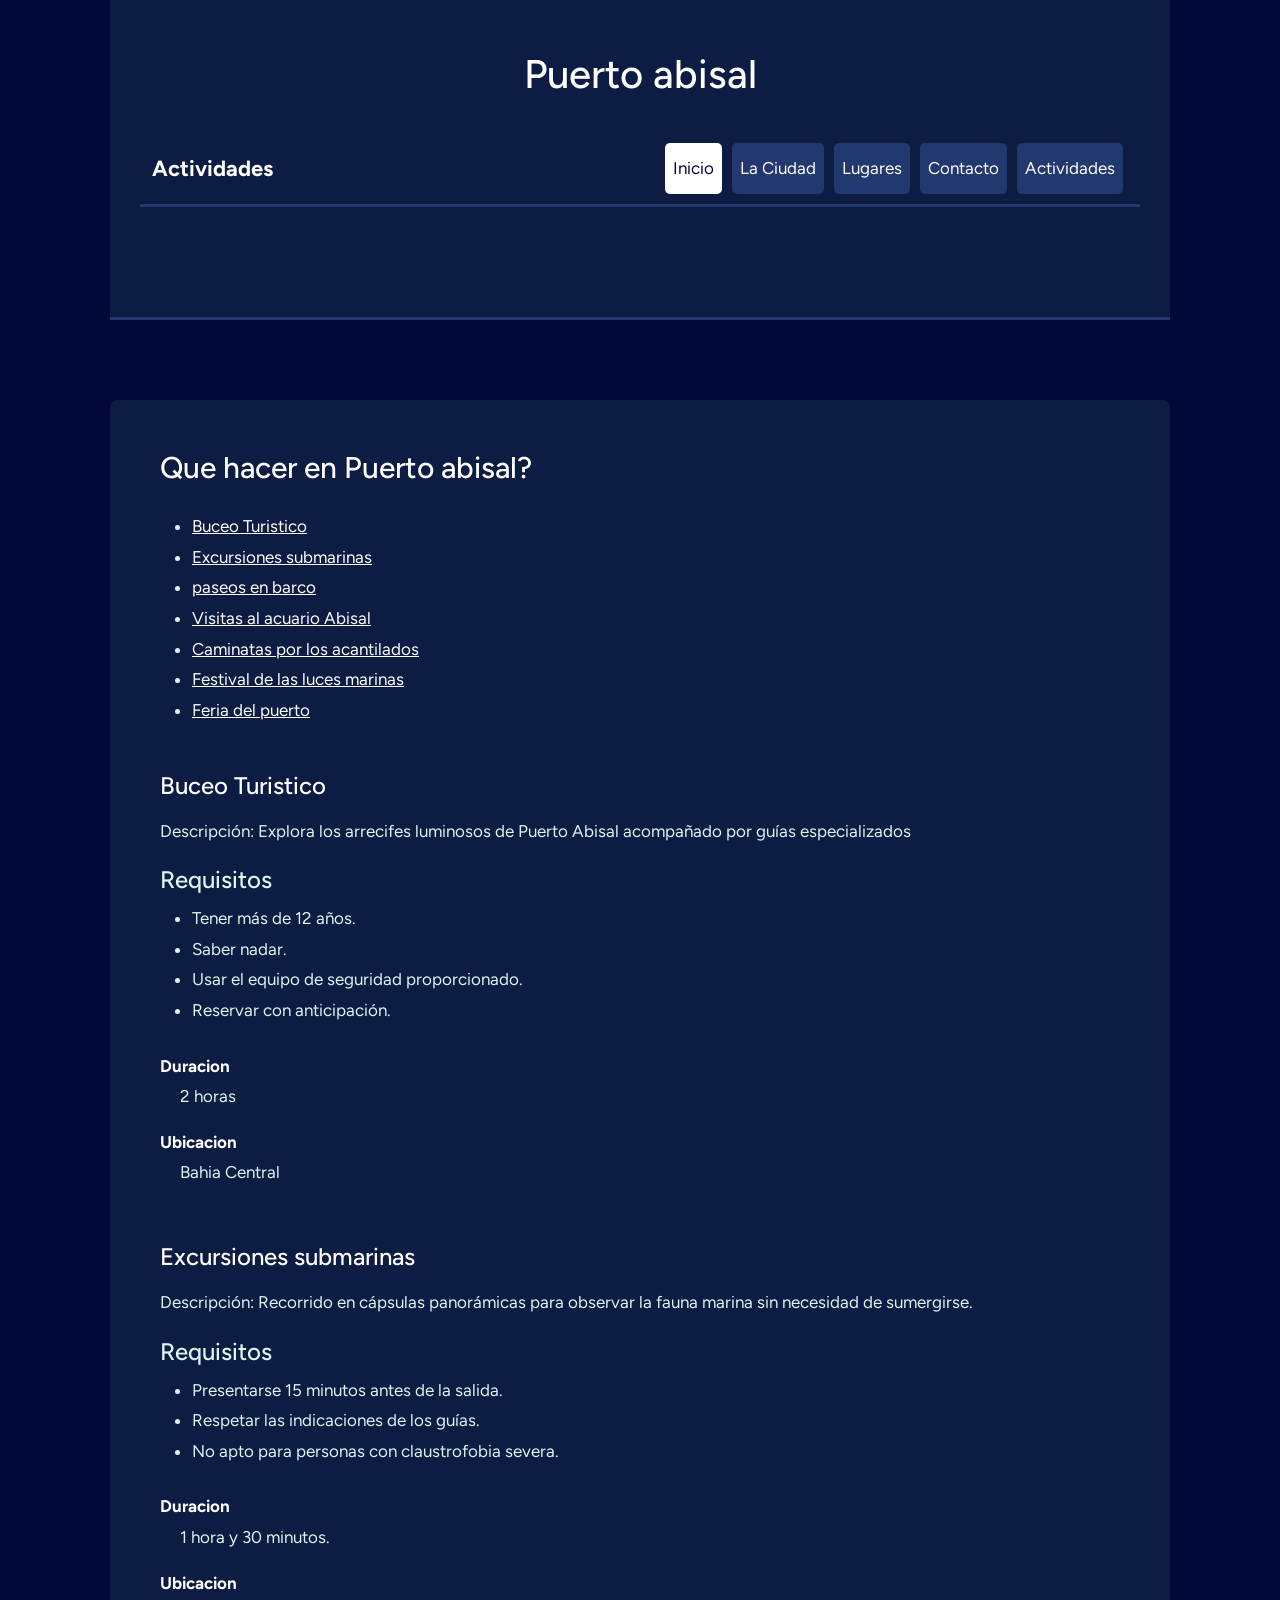
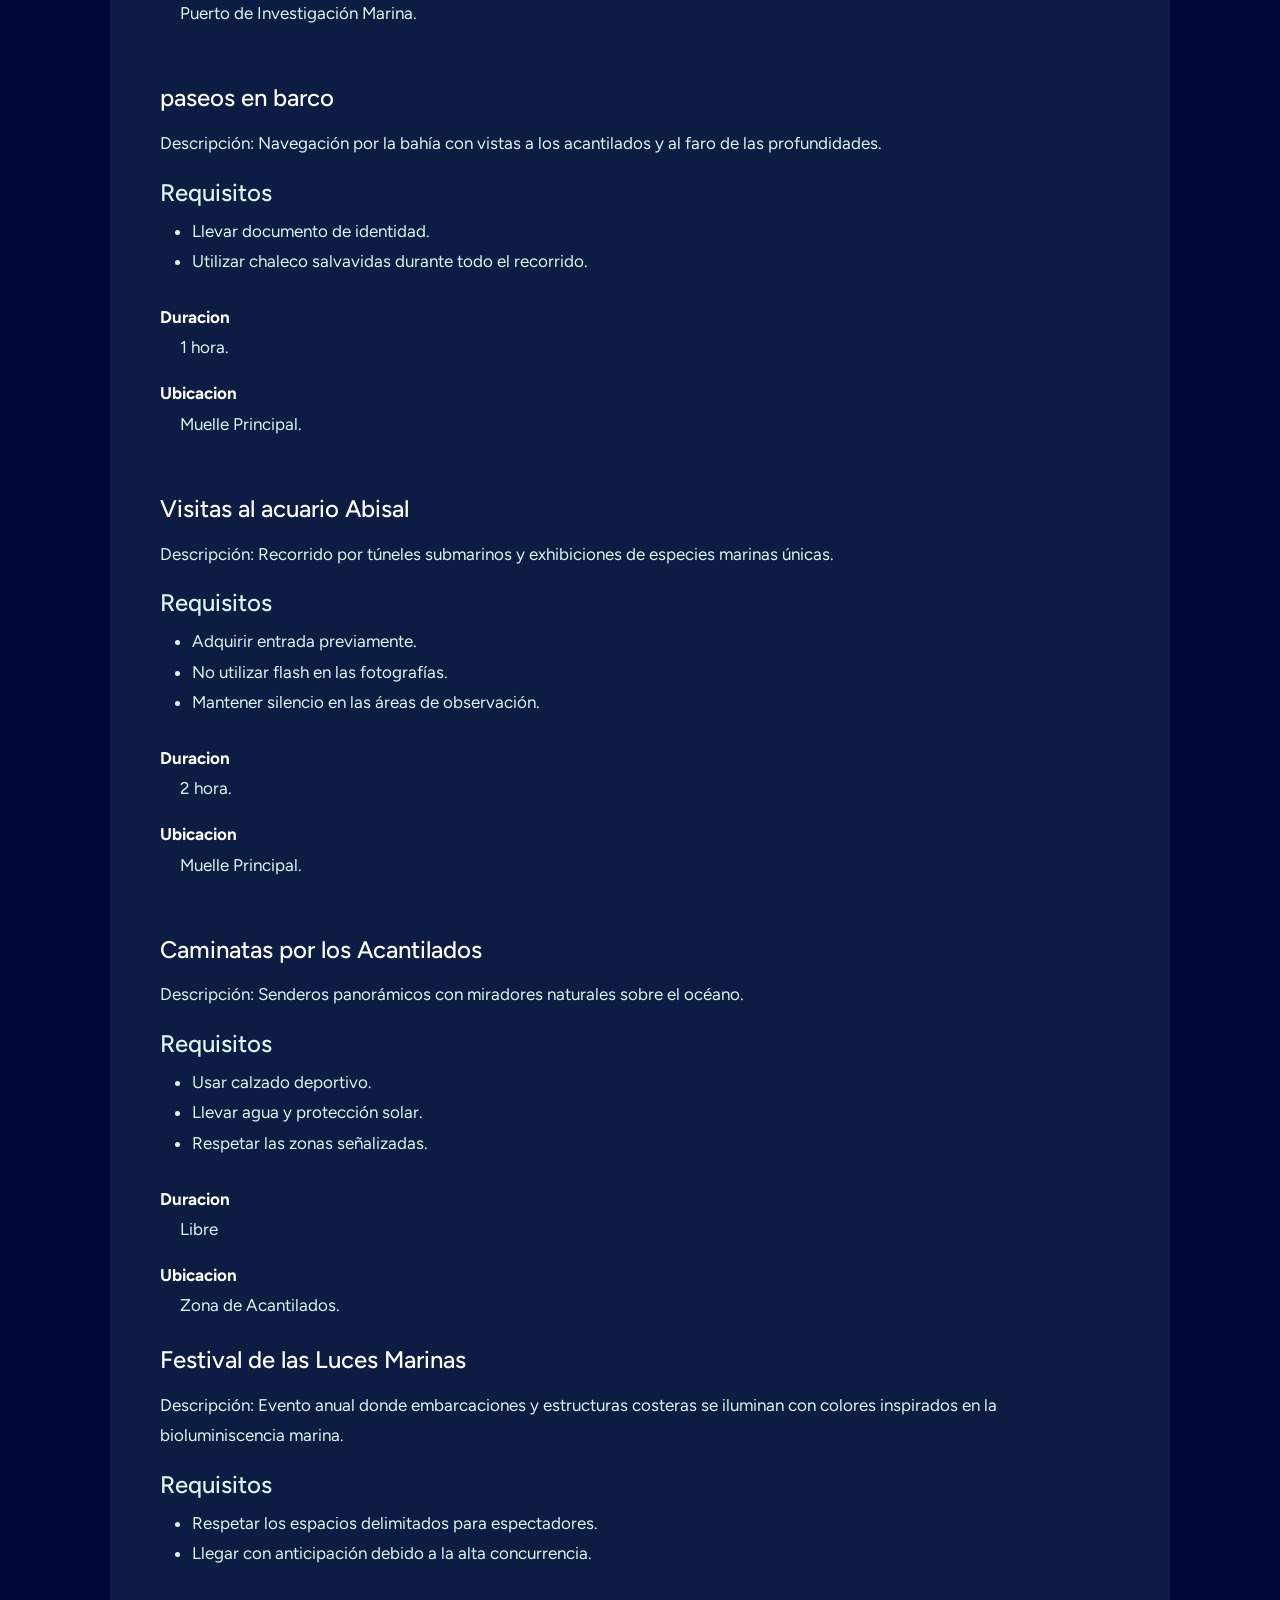
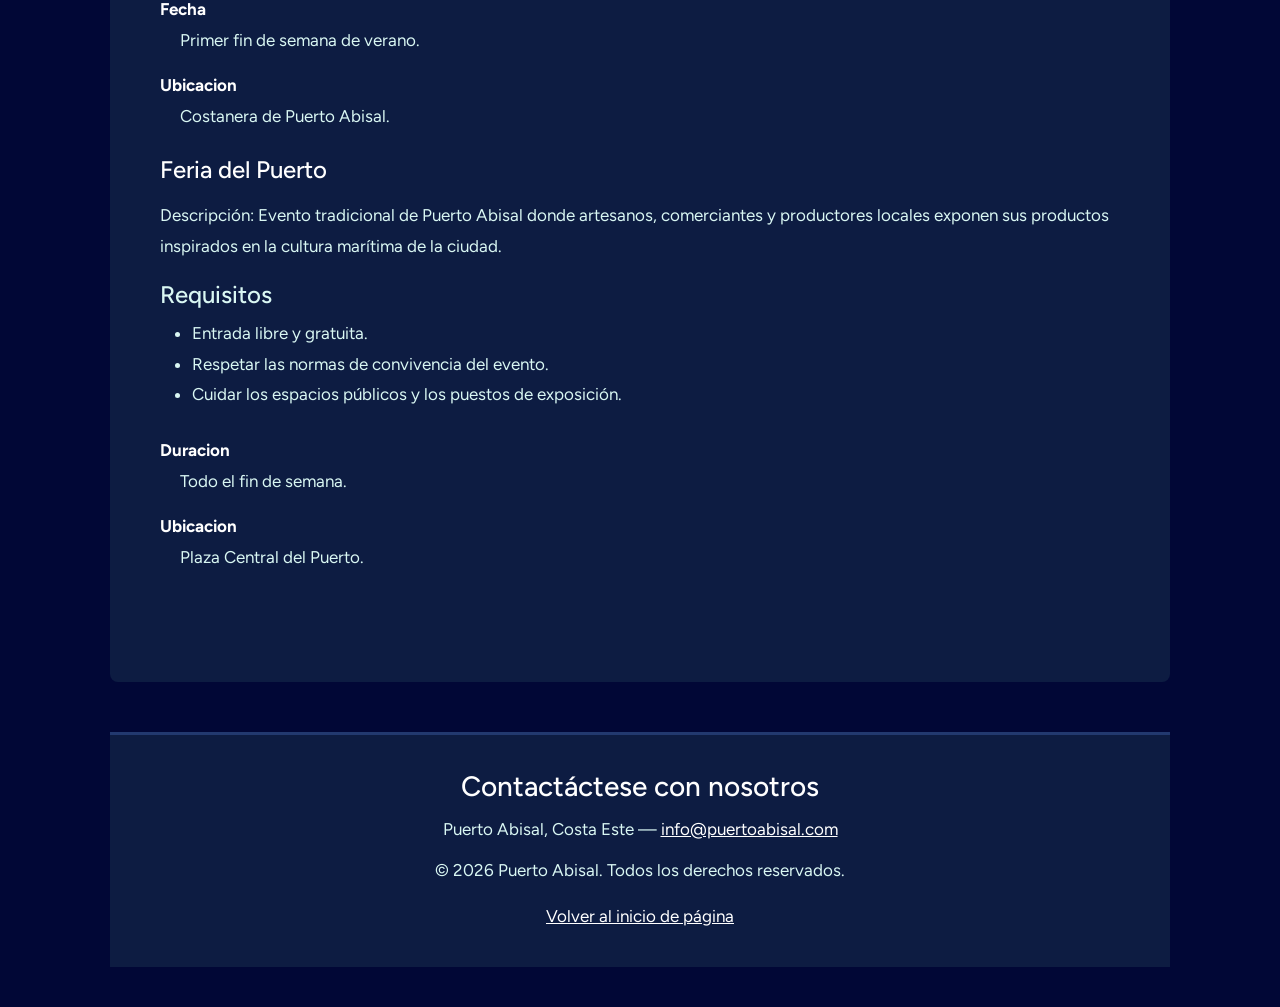
==== commit 4b85a056: "corrijo titulo y agrego nav actividades.html a index.html" ====
--- a/actividades.html
+++ b/actividades.html
@@ -19,7 +19,7 @@
        <nav class="navbar navbar-expand-lg navbar-dark bg-custom-navbar">
         <div class="container-fluid">
             <!-- Logo o Nombre de la marca -->
-            <a class="navbar-brand" href="index.html">Mi Ciudad</a>
+            <a class="navbar-brand" href="index.html">Actividades</a>
             
             <!-- Botón hamburguesa para celulares -->
             <button class="navbar-toggler" type="button" data-bs-toggle="collapse" data-bs-target="#navbarNav" aria-controls="navbarNav" aria-expanded="false" aria-label="Toggle navigation">
@@ -40,6 +40,9 @@
                     </li>
                     <li class="nav-item">
                         <a class="nav-link" href="contacto.html">Contacto</a>
+                    </li>
+                    <li class="nav-item">
+                        <a class="nav-link" href="actividades.html">Actividades</a>
                     </li>
                 </ul>
             </div>
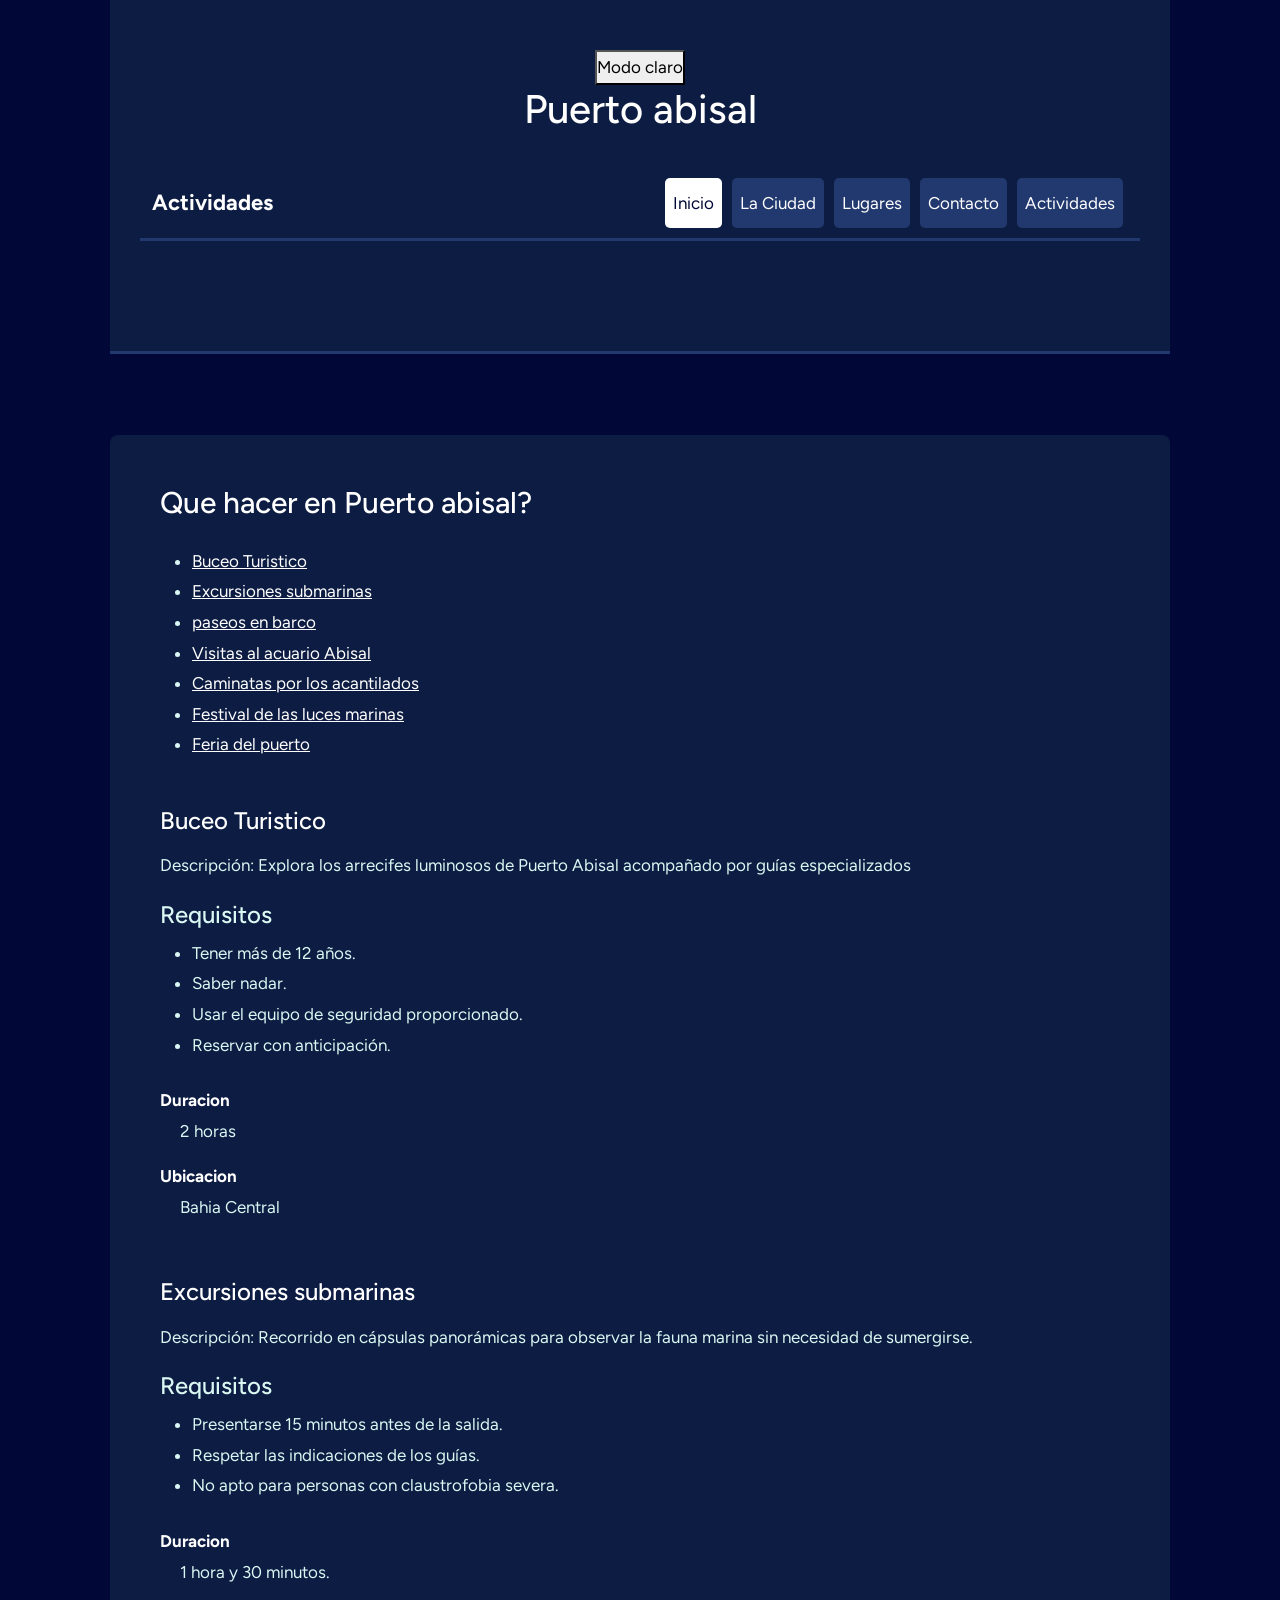
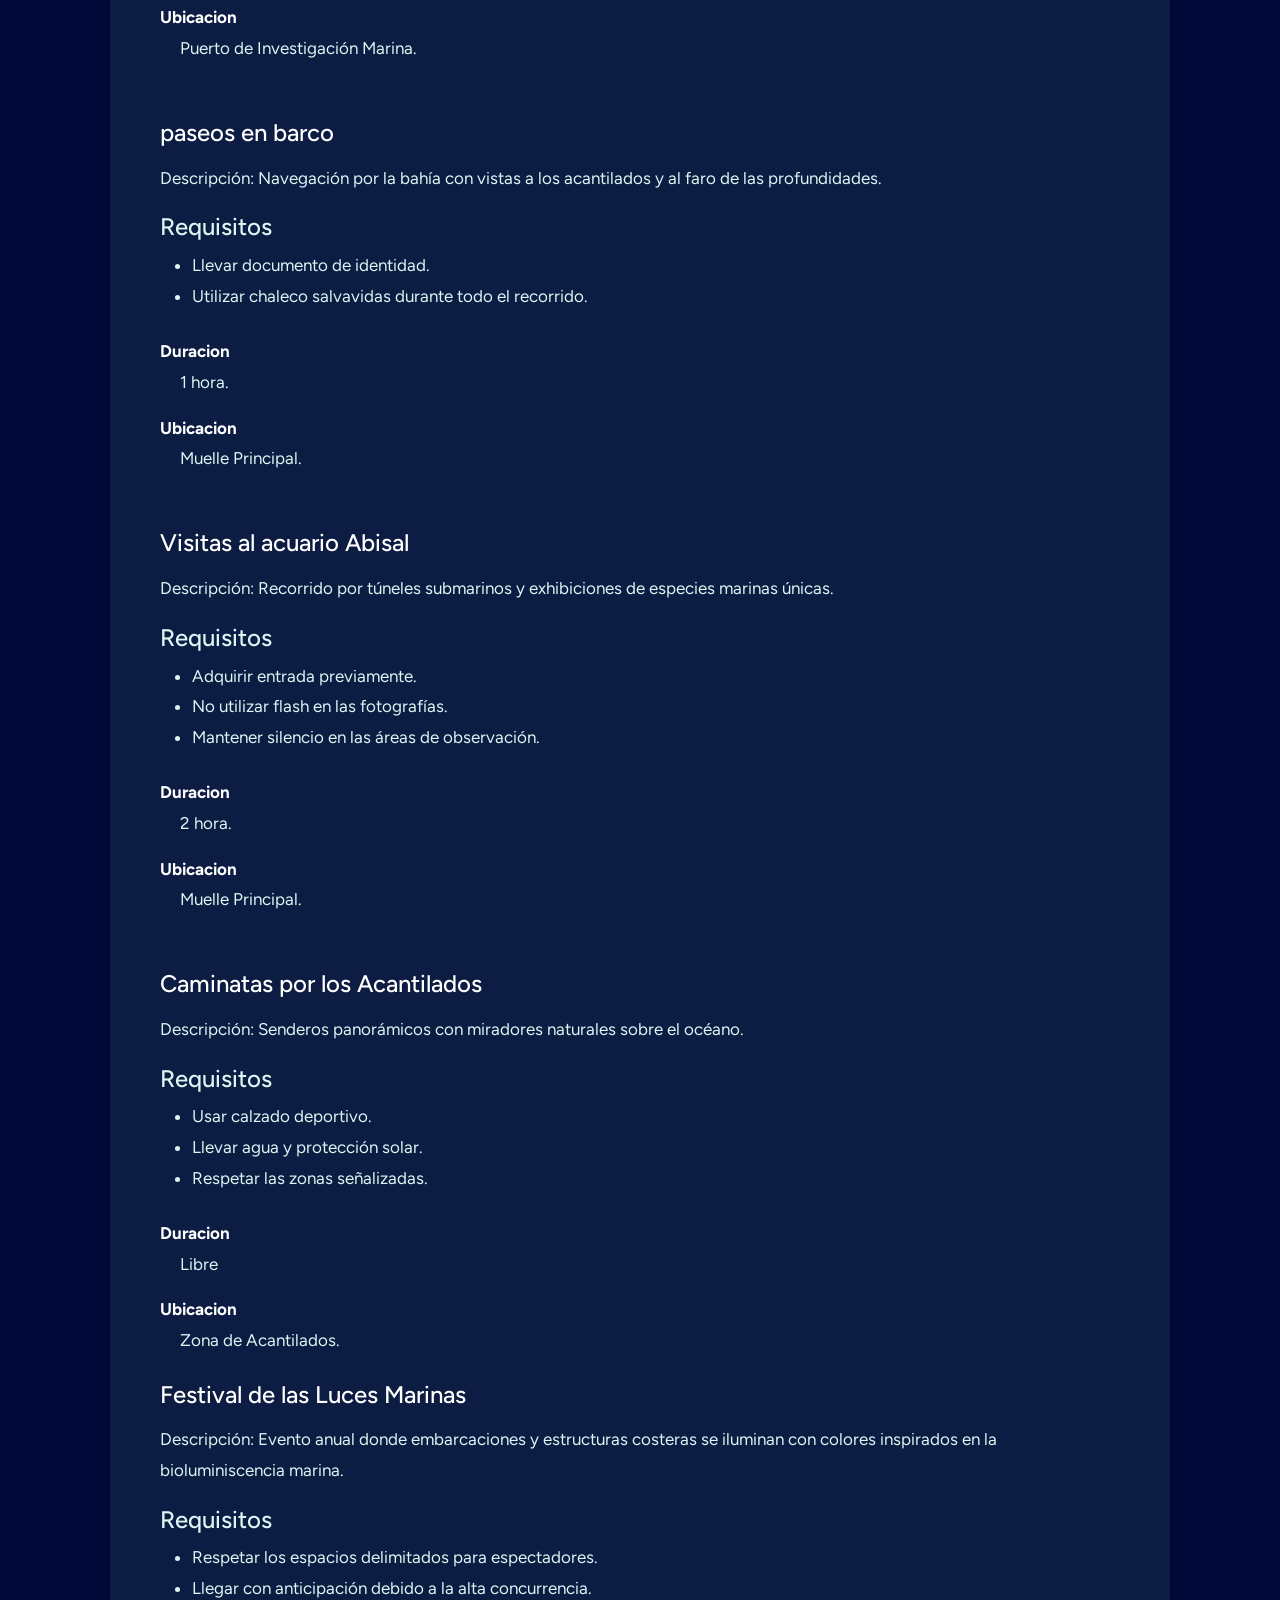
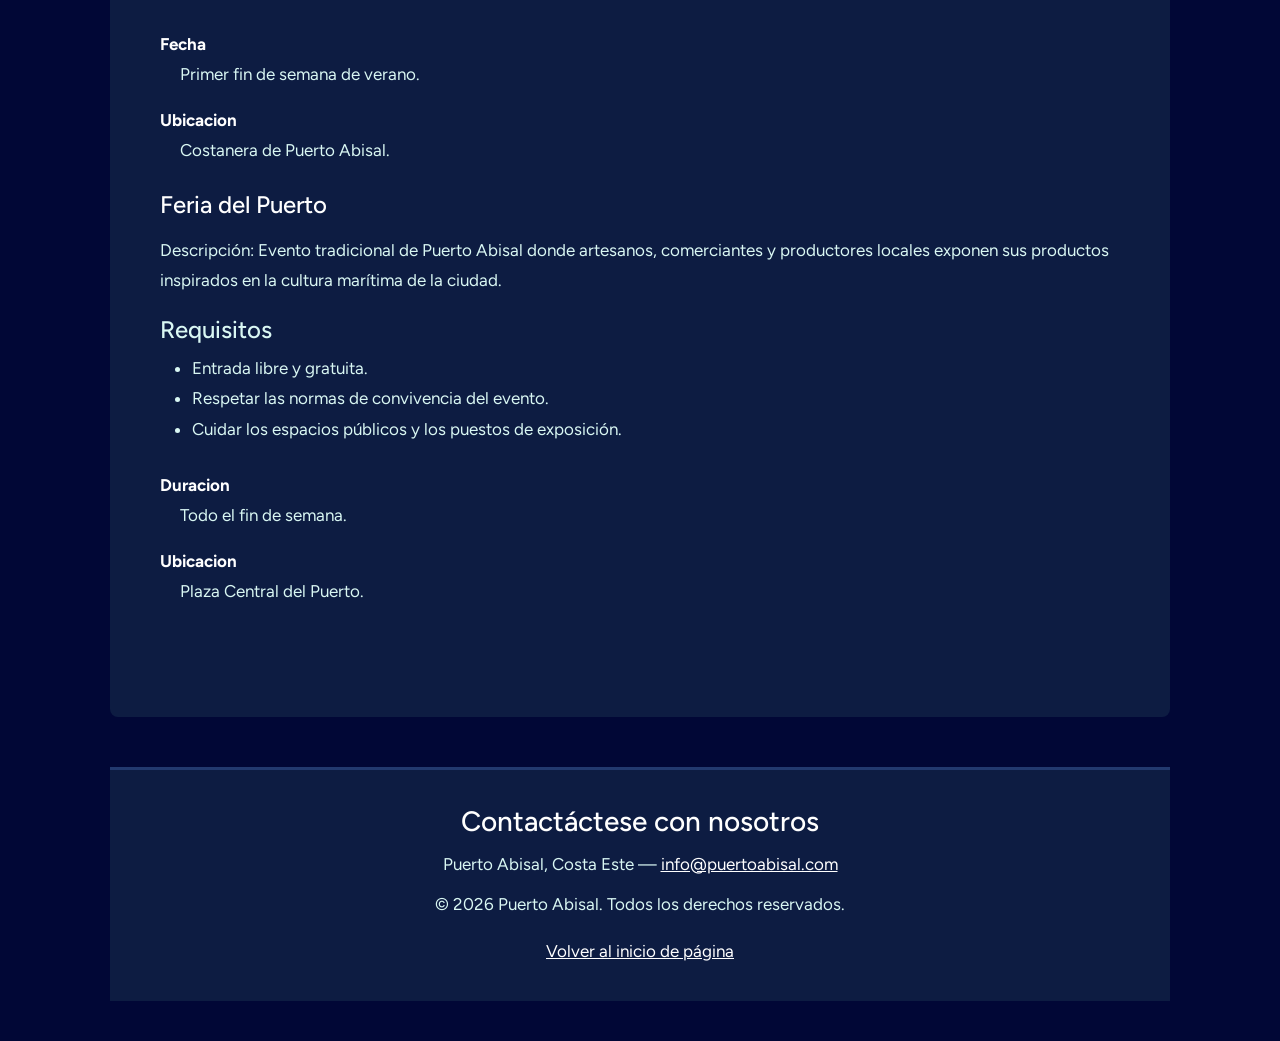
==== commit d840ed7c: "correcion de errores" ====
--- a/actividades.html
+++ b/actividades.html
@@ -13,6 +13,9 @@
 
 <body>
     <header>
+        <button id="boton-modo-oscuro">
+            Modo claro
+        </button>
 
         <section id ="Titulo">
         <h1>Puerto abisal</h1>
@@ -241,6 +244,8 @@
 
    <script src="https://cdn.jsdelivr.net/npm/bootstrap@5.0.2/dist/js/bootstrap.bundle.min.js" integrity="sha384-MrcW6ZMFYlzcLA8Nl+NtUVF0sA7MsXsP1UyJoMp4YLEuNSfAP+JcXn/tWtIaxVXM" crossorigin="anonymous"></script>
 
+   <script src="js/main.js"></script>
+</body>
 
 </body>
 </html>
--- a/css/estilos.css
+++ b/css/estilos.css
@@ -356,4 +356,17 @@
     background-color: var(--color-fondo);
     color: var(--color-texto);
     font-family: 'Figtree', sans-serif;
+}
+
+
+/* MODO CLARO  */
+
+body.white-mode {
+    --color-fondo: #F4F6FA;
+    --color-principal: #FFFFFF;
+    --color-acento: #D9E2F2;
+    --color-luminoso: #0D1C42;
+    --color-coral: #E85D4A;
+    --color-texto: #263653;
+    --color-blanco: #0D1C42;
 }
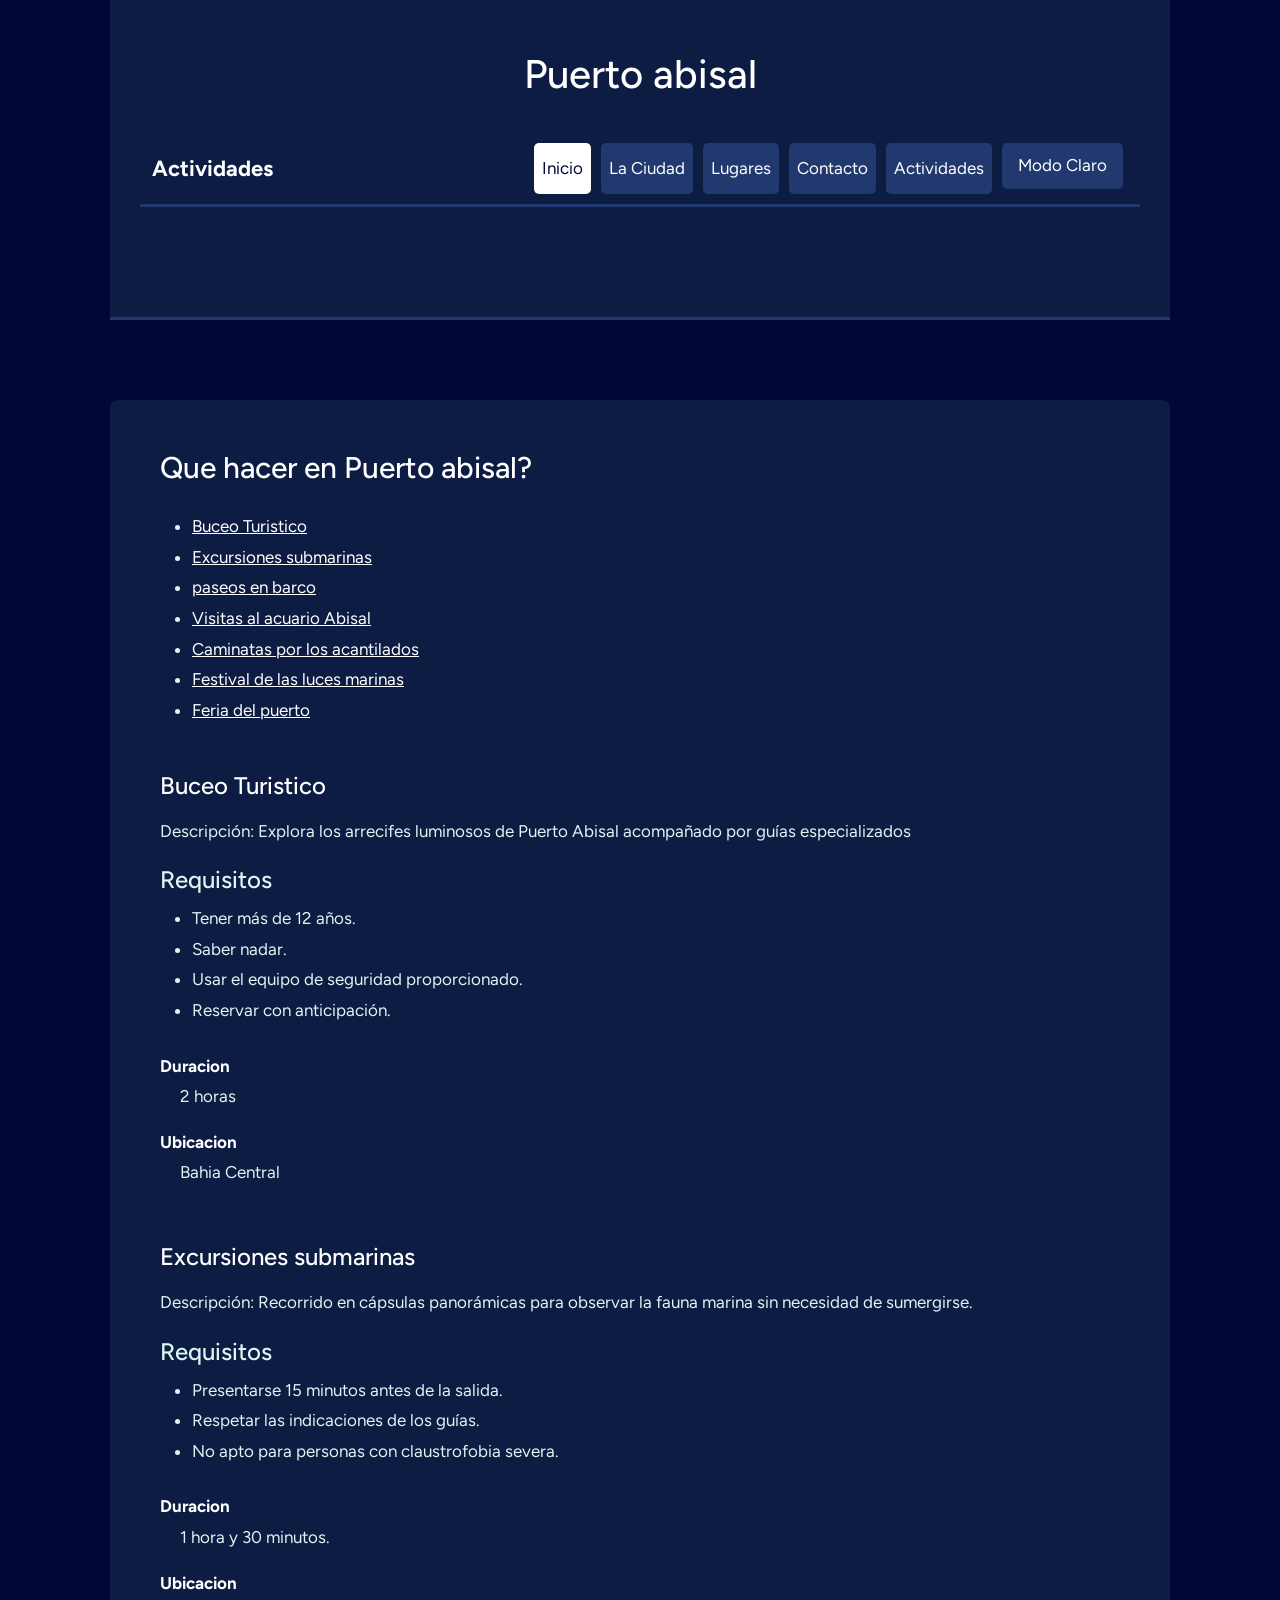
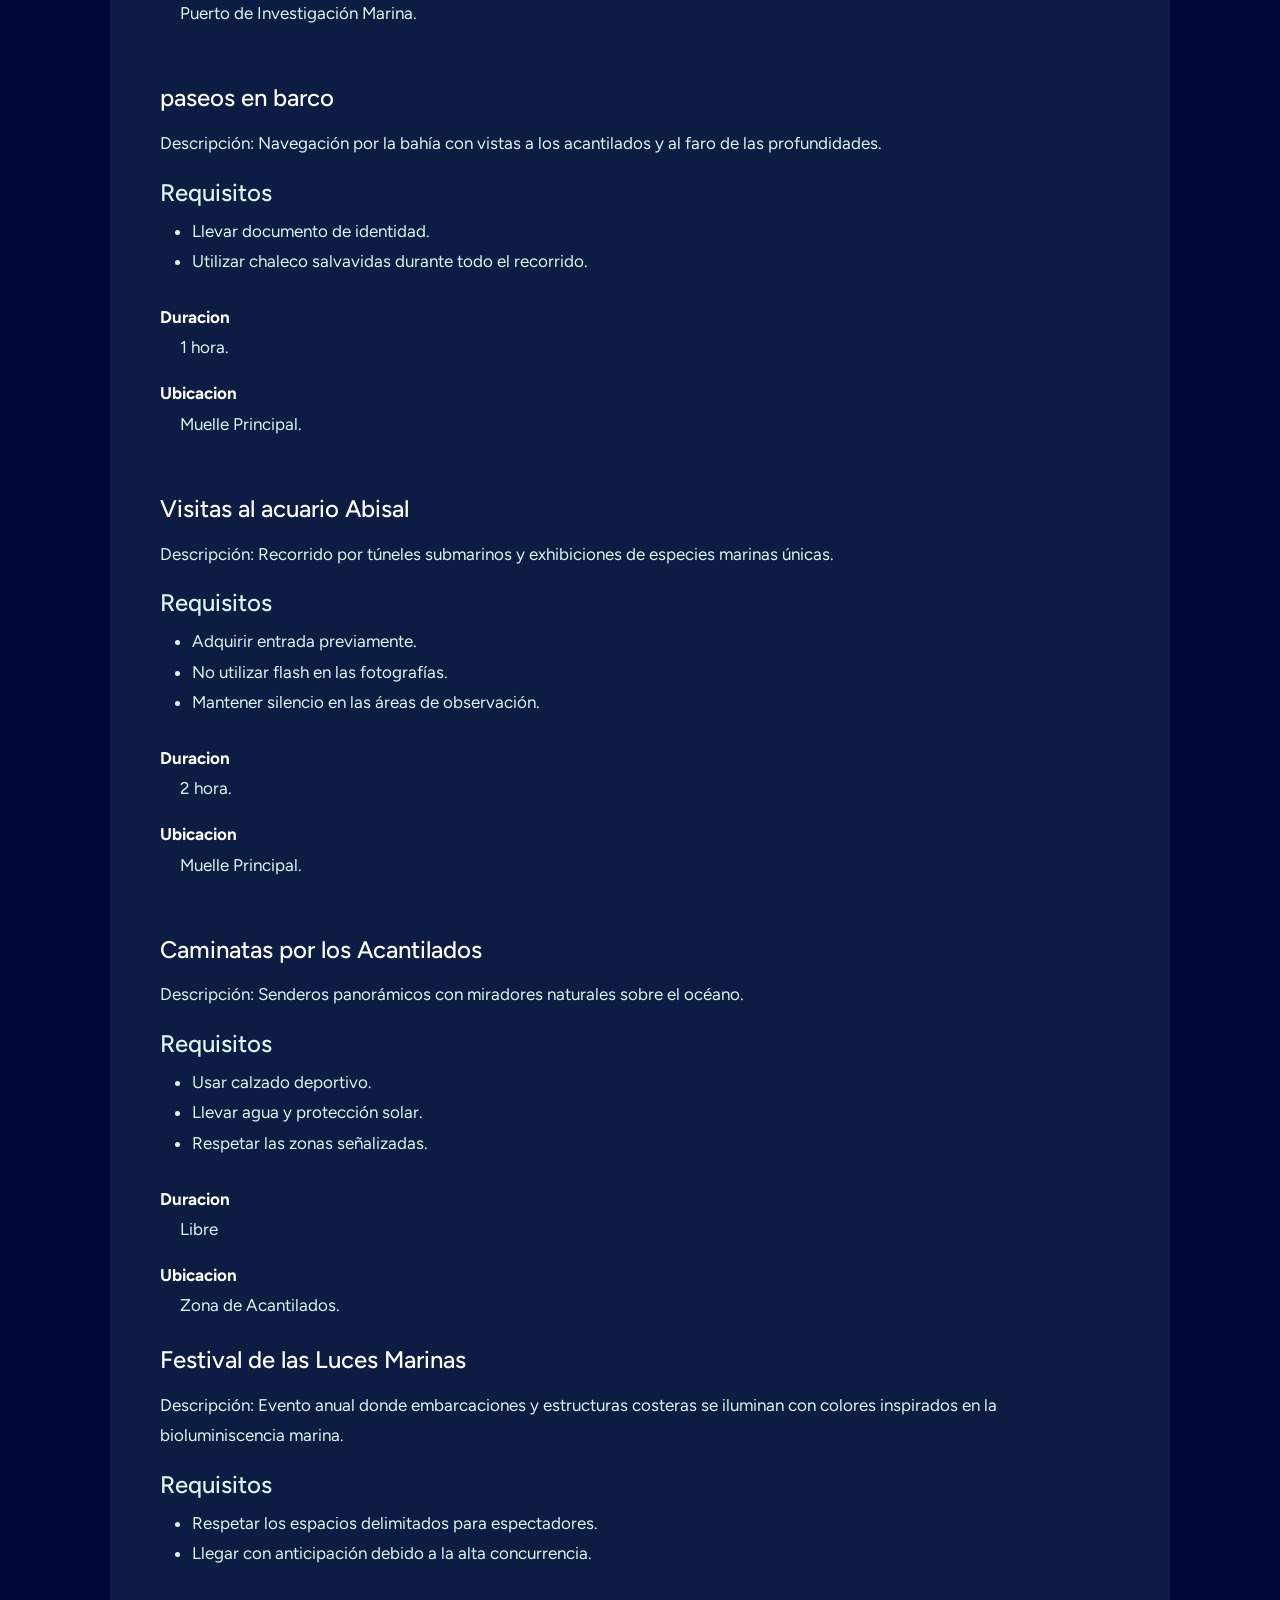
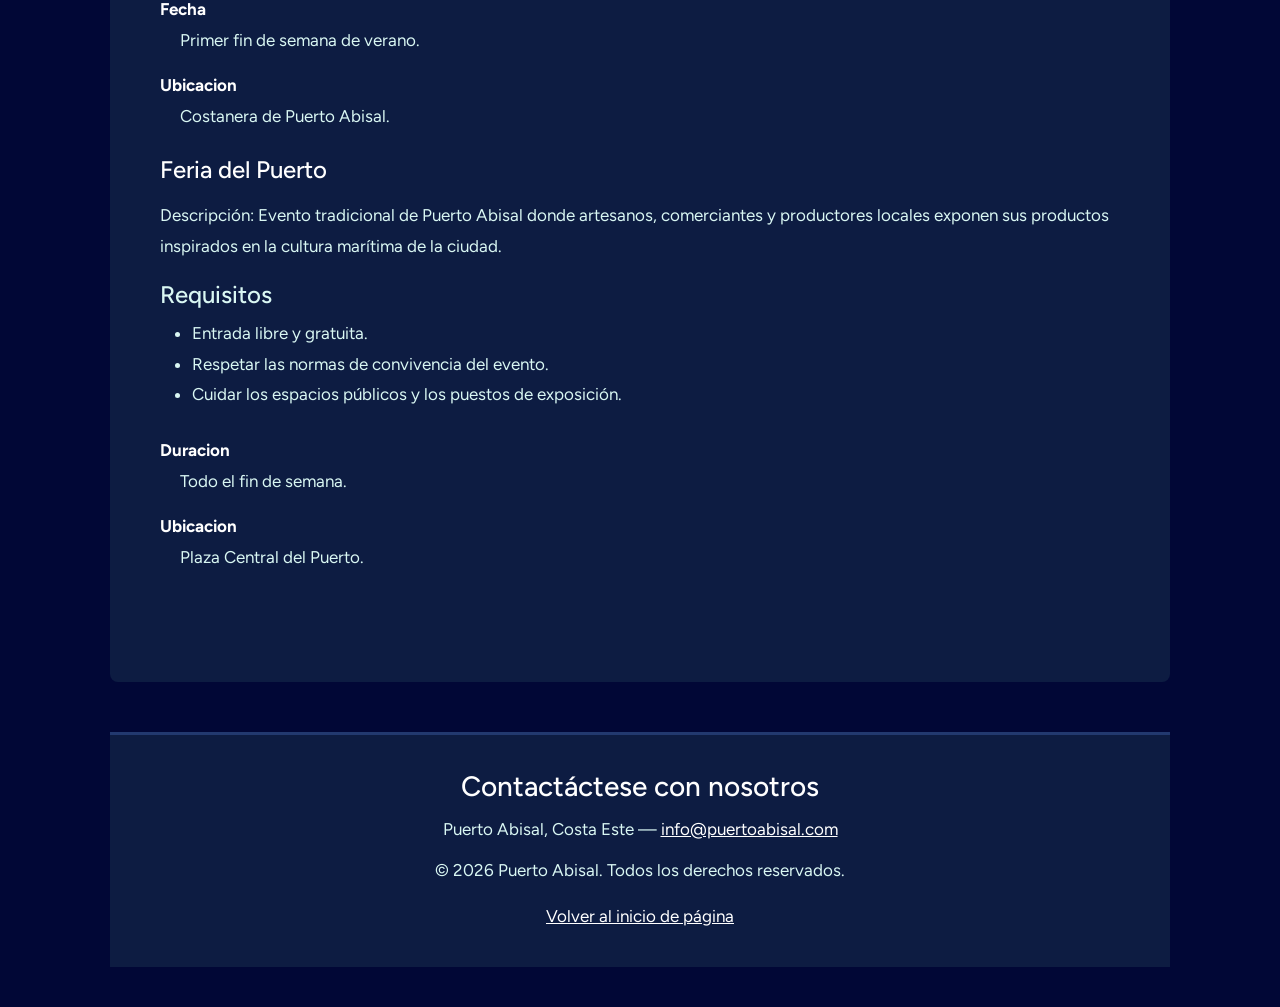
==== commit 45daf7b6: "Agrego modo claro corregido a index.html, actividades.html, contacto.html, ciudad.html" ====
--- a/actividades.html
+++ b/actividades.html
@@ -13,10 +13,6 @@
 
 <body>
     <header>
-        <button id="boton-modo-oscuro">
-            Modo claro
-        </button>
-
         <section id ="Titulo">
         <h1>Puerto abisal</h1>
        <nav class="navbar navbar-expand-lg navbar-dark bg-custom-navbar">
@@ -47,6 +43,9 @@
                     <li class="nav-item">
                         <a class="nav-link" href="actividades.html">Actividades</a>
                     </li>
+                     <li class="nav-item">
+                            <a class="nav-link btn btn-outline-primary px-3" id="boton-modo-oscuro">Modo Claro</a>
+                        </li>
                 </ul>
             </div>
         </div>
--- a/css/estilos.css
+++ b/css/estilos.css
@@ -369,4 +369,7 @@
     --color-coral: #E85D4A;
     --color-texto: #263653;
     --color-blanco: #0D1C42;
-}+}
+/*FORMULARIO DE CONTACTO*/
+.error{color:#d62828;font-size:0.85rem;display:block;}
+.exito{color:#2a9d4a;font-weight:bold;margin-top:10px;display:block;}
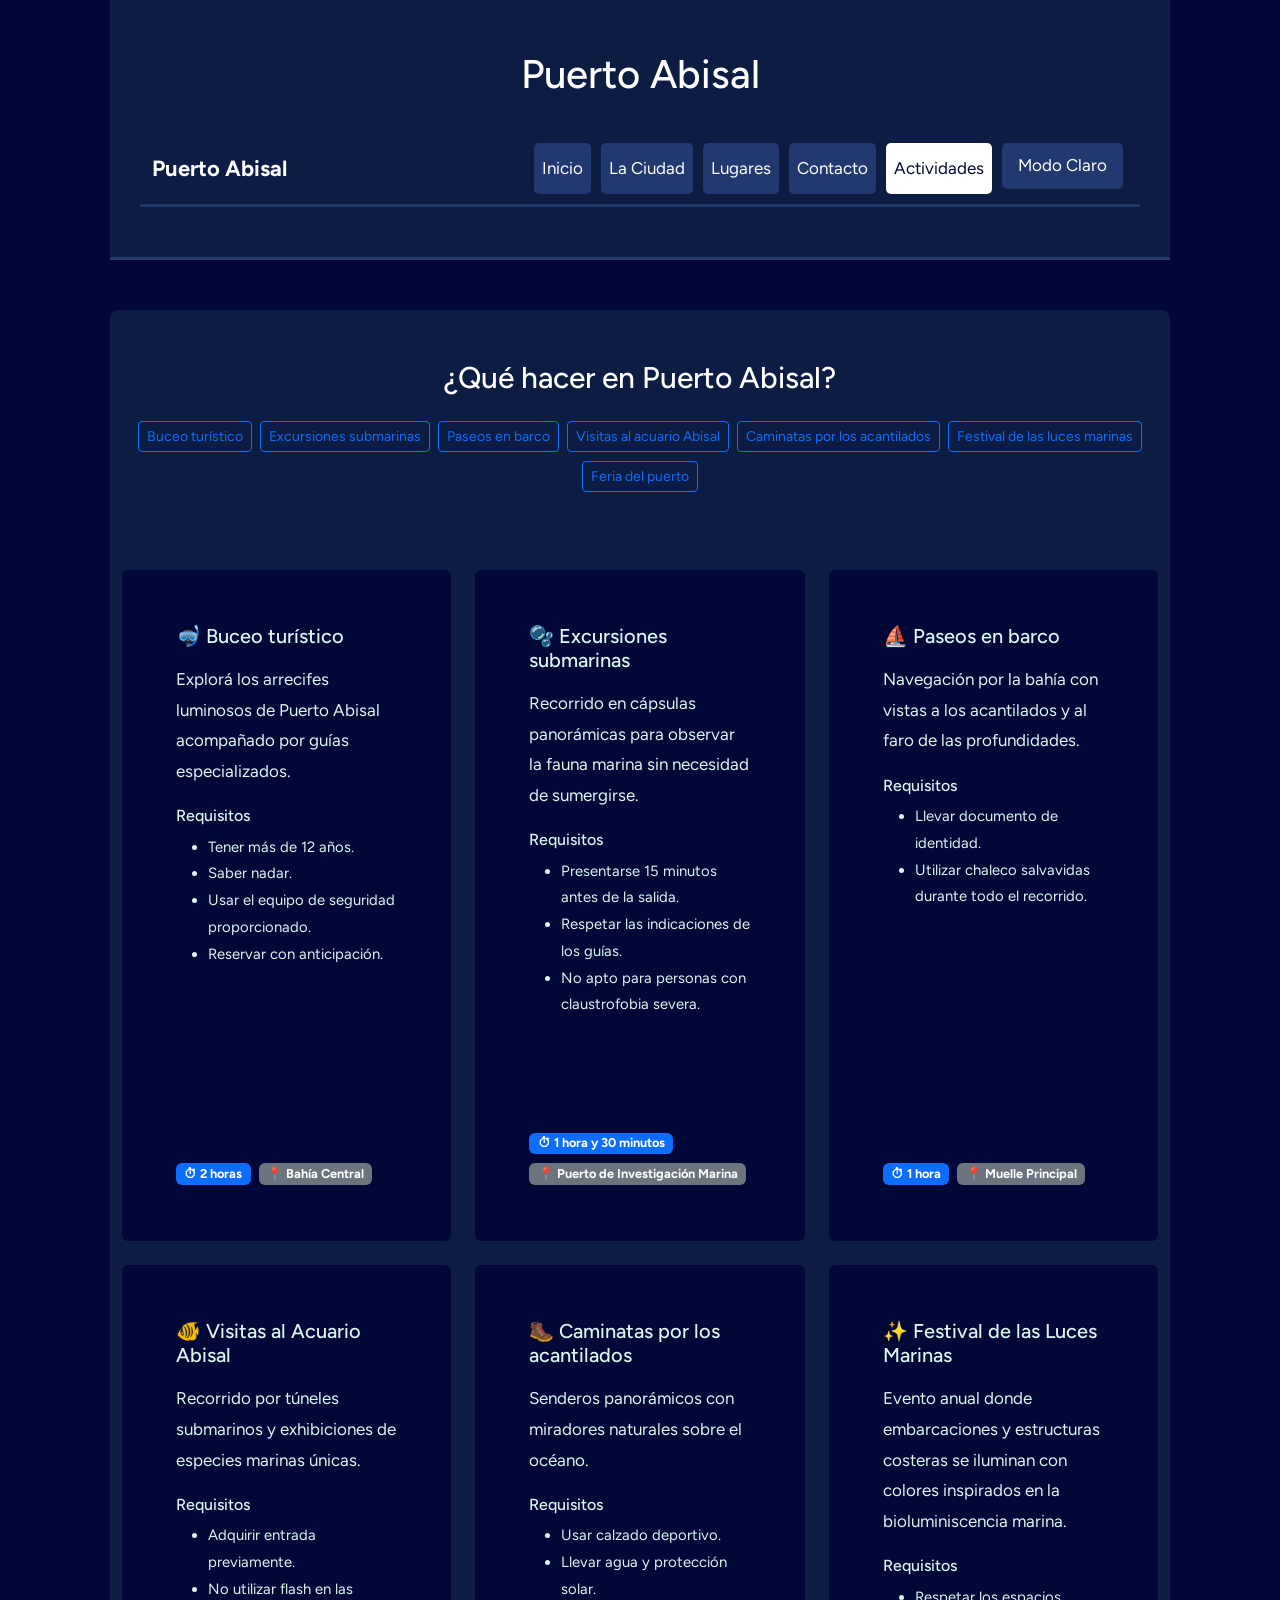
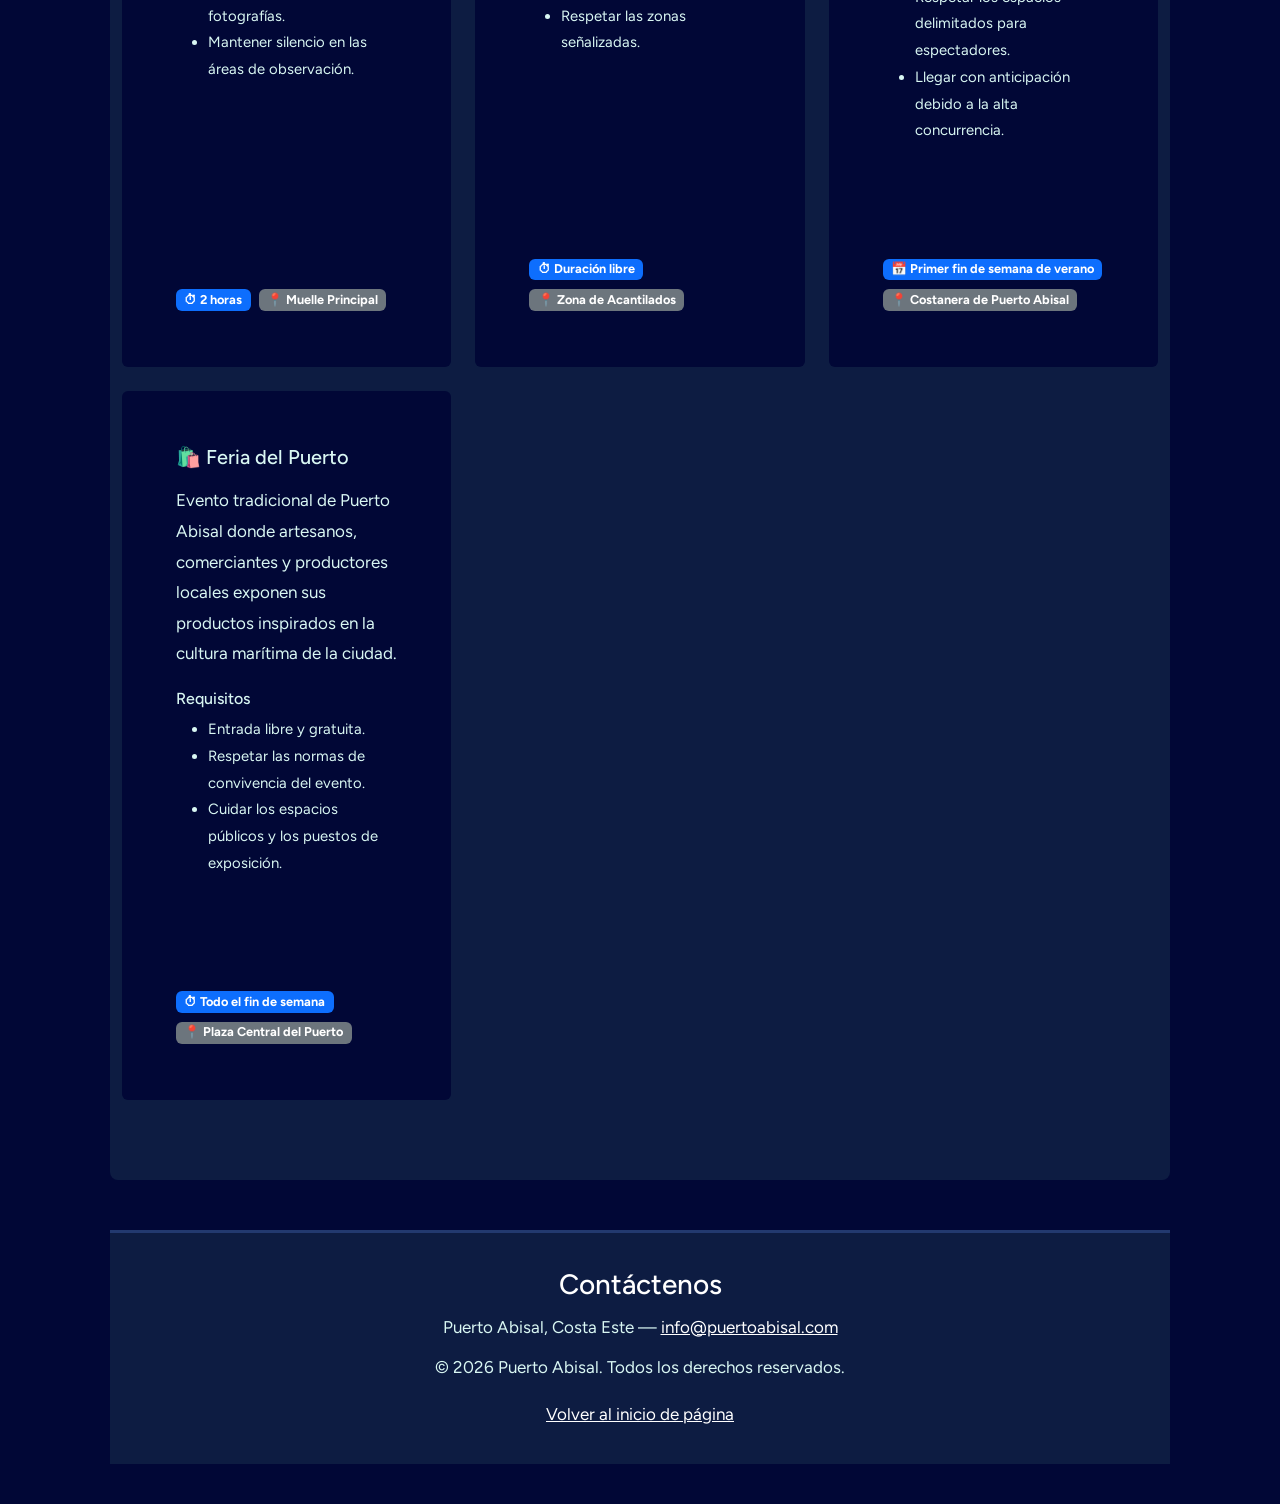
==== commit 9df3b0e3: "Agrego viewport para moviles en ciudad.html" ====
--- a/actividades.html
+++ b/actividades.html
@@ -2,249 +2,228 @@
 <html lang="es">
 <head>
     <meta charset="UTF-8">
+    <meta name="viewport" content="width=device-width, initial-scale=1.0">
     <link rel="preconnect" href="https://fonts.googleapis.com">
     <link rel="preconnect" href="https://fonts.gstatic.com" crossorigin>
     <link href="https://fonts.googleapis.com/css2?family=Figtree:ital,wght@0,300..900;1,300..900&display=swap" rel="stylesheet">
-    <meta name="viewport" content="width=device-width, initial-scale=1.0">
-    <link href="https://cdn.jsdelivr.net/npm/bootstrap@5.0.2/dist/css/bootstrap.min.css" rel="stylesheet" integrity="sha384-EVSTQN3/azprG1Anm3QDgpJLIm9Nao0Yz1ztcQTwFspd3yD65VohhpuuCOmLASjC" crossorigin="anonymous">
+    <link href="https://cdn.jsdelivr.net/npm/bootstrap@5.3.3/dist/css/bootstrap.min.css" rel="stylesheet">
     <link rel="stylesheet" href="css/estilos.css">
-    <title>Puerto abisal - Actividades</title>
+    <title>Actividades - Puerto Abisal</title>
 </head>
 
 <body>
     <header>
-        <section id ="Titulo">
-        <h1>Puerto abisal</h1>
-       <nav class="navbar navbar-expand-lg navbar-dark bg-custom-navbar">
-        <div class="container-fluid">
-            <!-- Logo o Nombre de la marca -->
-            <a class="navbar-brand" href="index.html">Actividades</a>
-            
-            <!-- Botón hamburguesa para celulares -->
-            <button class="navbar-toggler" type="button" data-bs-toggle="collapse" data-bs-target="#navbarNav" aria-controls="navbarNav" aria-expanded="false" aria-label="Toggle navigation">
-                <span class="navbar-toggler-icon"></span>
-            </button>
-            
-            <!-- Links del menú -->
-            <div class="collapse navbar-collapse" id="navbarNav">
-                <ul class="navbar-nav ms-auto">
-                    <li class="nav-item">
-                        <a class="nav-link active" href="index.html">Inicio</a>
-                    </li>
-                    <li class="nav-item">
-                        <a class="nav-link" href="ciudad.html">La Ciudad</a>
-                    </li>
-                    <li class="nav-item">
-                        <a class="nav-link" href="lugares.html">Lugares</a>
-                    </li>
-                    <li class="nav-item">
-                        <a class="nav-link" href="contacto.html">Contacto</a>
-                    </li>
-                    <li class="nav-item">
-                        <a class="nav-link" href="actividades.html">Actividades</a>
-                    </li>
-                     <li class="nav-item">
+        <h1>Puerto Abisal</h1>
+
+        <nav class="navbar navbar-expand-lg navbar-dark bg-custom-navbar">
+            <div class="container-fluid">
+                <!-- Logo o Nombre de la marca -->
+                <a class="navbar-brand" href="index.html">Puerto Abisal</a>
+
+                <!-- Botón hamburguesa para celulares -->
+                <button class="navbar-toggler" type="button" data-bs-toggle="collapse" data-bs-target="#navbarNav" aria-controls="navbarNav" aria-expanded="false" aria-label="Mostrar u ocultar el menú">
+                    <span class="navbar-toggler-icon"></span>
+                </button>
+
+                <!-- Links del menú -->
+                <div class="collapse navbar-collapse" id="navbarNav">
+                    <ul class="navbar-nav ms-auto">
+                        <li class="nav-item">
+                            <a class="nav-link" href="index.html">Inicio</a>
+                        </li>
+                        <li class="nav-item">
+                            <a class="nav-link" href="ciudad.html">La Ciudad</a>
+                        </li>
+                        <li class="nav-item">
+                            <a class="nav-link" href="lugares.html">Lugares</a>
+                        </li>
+                        <li class="nav-item">
+                            <a class="nav-link" href="contacto.html">Contacto</a>
+                        </li>
+                        <li class="nav-item">
+                            <a class="nav-link active" href="actividades.html">Actividades</a>
+                        </li>
+                        <li class="nav-item">
                             <a class="nav-link btn btn-outline-primary px-3" id="boton-modo-oscuro">Modo Claro</a>
                         </li>
-                </ul>
-            </div>
-        </div>
-    </nav>
+                    </ul>
+                </div>
+            </div>
+        </nav>
     </header>
-    
-    <br>
-    
-    <main>
-        <h2>Que hacer en Puerto abisal?</h2>
-    
-        <ul>
-            <li><a href="#Buseo">Buceo Turistico</a></li>
-            <li><a href="#Excursiones">Excursiones submarinas</a></li>
-            <li><a href="#Paseos">paseos en barco</a></li>
-            <li><a href="#Visitas">Visitas al acuario Abisal</a></li>
-            <li><a href="#caminatas">Caminatas por los acantilados</a></li>
-            <li><a href="#Festival">Festival de las luces marinas</a></li>
-            <li><a href="#Feria">Feria del puerto</a></li>
-        </ul>
-        <br>
-
-
-        <section id = "Buseo">
-        <h3>Buceo Turistico</h3>
-
-            <p>Descripción: Explora los arrecifes luminosos de Puerto Abisal acompañado por guías especializados</p>
-            
-            <h4>Requisitos</h4>
-                <ul>
-                    <li>Tener más de 12 años.</li>
-                    <li>Saber nadar.</li>
-                    <li>Usar el equipo de seguridad proporcionado.</li>
-                    <li>Reservar con anticipación.</li>
-                </ul>
-            
-            <dl>
-                <dt>Duracion</dt>
-                    <dd>2 horas</dd>
-            
-                <dt>Ubicacion</dt>
-                    <dd>Bahia Central</dd>
-            </dl>
-
-
-        <br>
-
-
-        <section id = "Excursiones">
-        <h3>Excursiones submarinas</h3>
-        
-            <p>Descripción: Recorrido en cápsulas panorámicas para observar la fauna marina sin necesidad de sumergirse.</p>
-            
-            <h4>Requisitos</h4>
-                <ul>
-                    <li>Presentarse 15 minutos antes de la salida.</li>
-                    <li>Respetar las indicaciones de los guías.</li>
-                    <li>No apto para personas con claustrofobia severa.</li>
-                </ul>
-            
-            <dl>
-                <dt>Duracion</dt>
-                    <dd>1 hora y 30 minutos.</dd>
-                
-                <dt>Ubicacion</dt>
-                    <dd>Puerto de Investigación Marina.</dd>
-            </dl>
-            
-
-        <br>
-
-
-        <section id = "Paseos">
-        <h3>paseos en barco</h3>
-        
-            <p>Descripción: Navegación por la bahía con vistas a los acantilados y al faro de las profundidades.</p>
-        
-            <h4>Requisitos</h4>
-                    <ul>
-                        <li>Llevar documento de identidad.</li>
-                        <li>Utilizar chaleco salvavidas durante todo el recorrido.</li>
-                    </ul>
-                    
-            <dl>
-                <dt>Duracion</dt>
-                    <dd>1 hora.</dd>
-                
-                <dt>Ubicacion</dt>
-                    <dd>Muelle Principal.</dd>
-            </dl>
-
-
-        <br>
-
-
-        <section id = "Visitas">
-        <h3>Visitas al acuario Abisal</h3>
-        
-            <p>Descripción: Recorrido por túneles submarinos y exhibiciones de especies marinas únicas.</p>
-            
-            <h4>Requisitos</h4>
-                <ul>
-                    <li>Adquirir entrada previamente.</li>
-                    <li>No utilizar flash en las fotografías.</li>
-                    <li>Mantener silencio en las áreas de observación.</li>
-                </ul>
-
-            <dl>
-                <dt>Duracion</dt>
-                    <dd>2 hora.</dd>
-                
-                <dt>Ubicacion</dt>
-                    <dd>Muelle Principal.</dd>
-            </dl>
-
-
-            <br>
-
-
-        <section id = "caminatas">
-        <h3>Caminatas por los Acantilados</h3>
-        
-            <p>Descripción: Senderos panorámicos con miradores naturales sobre el océano.</p>
-        
-            <h4>Requisitos</h4>
-                <ul>
-                    <li>Usar calzado deportivo.</li>
-                    <li>Llevar agua y protección solar.</li>
-                    <li>Respetar las zonas señalizadas.</li>
-                </ul>
-
-            <dl>
-                <dt>Duracion</dt>
-                    <dd>Libre</dd>
-                
-                <dt>Ubicacion</dt>
-                    <dd>Zona de Acantilados.</dd>
-            </dl>
-
-
-        <section id = "Festival">
-        <h3>Festival de las Luces Marinas</h3>
-        
-            <p>Descripción: Evento anual donde embarcaciones y estructuras costeras se iluminan 
-                con colores inspirados en la bioluminiscencia marina.</p>
-        
-            <h4>Requisitos</h4>
-                <ul>
-                    <li>Respetar los espacios delimitados para espectadores.</li>
-                    <li>Llegar con anticipación debido a la alta concurrencia.</li>
-                </ul>
-
-            <dl>
-                <dt>Fecha</dt>
-                    <dd>Primer fin de semana de verano.</dd>
-                
-                <dt>Ubicacion</dt>
-                    <dd>Costanera de Puerto Abisal.</dd>
-            </dl>
-
-
-        <section id = "Feria">
-        <h3>Feria del Puerto</h3>
-        
-            <p>Descripción: Evento tradicional de Puerto Abisal donde artesanos, comerciantes y productores locales
-                 exponen sus productos inspirados en la cultura marítima de la ciudad.</p>
-        
-            <h4>Requisitos</h4>
-                <ul>
-                    <li>Entrada libre y gratuita.</li>
-                    <li>Respetar las normas de convivencia del evento.</li>
-                    <li>Cuidar los espacios públicos y los puestos de exposición.</li>
-                </ul>
-
-            <dl>
-                <dt>Duracion</dt>
-                    <dd>Todo el fin de semana.</dd>
-                
-                <dt>Ubicacion</dt>
-                    <dd>Plaza Central del Puerto.</dd>
-            </dl>
-
-
+
+    <main class="container my-5">
+        <h2 class="text-center mb-4">¿Qué hacer en Puerto Abisal?</h2>
+
+        <!-- Índice de actividades -->
+        <nav aria-label="Índice de actividades">
+            <ul class="list-unstyled d-flex flex-wrap justify-content-center gap-2 mb-5">
+                <li><a class="btn btn-outline-primary btn-sm" href="#buceo">Buceo turístico</a></li>
+                <li><a class="btn btn-outline-primary btn-sm" href="#excursiones">Excursiones submarinas</a></li>
+                <li><a class="btn btn-outline-primary btn-sm" href="#paseos">Paseos en barco</a></li>
+                <li><a class="btn btn-outline-primary btn-sm" href="#acuario">Visitas al acuario Abisal</a></li>
+                <li><a class="btn btn-outline-primary btn-sm" href="#caminatas">Caminatas por los acantilados</a></li>
+                <li><a class="btn btn-outline-primary btn-sm" href="#festival">Festival de las luces marinas</a></li>
+                <li><a class="btn btn-outline-primary btn-sm" href="#feria">Feria del puerto</a></li>
+            </ul>
+        </nav>
+
+        <!-- Tarjetas de actividades -->
+        <section class="row g-4">
+
+            <!-- Buceo -->
+            <div class="col-md-6 col-lg-4">
+                <article class="card h-100 tarjeta-abisal border-0" id="buceo">
+                    <div class="card-body p-4">
+                        <h3 class="h5 mb-3">🤿 Buceo turístico</h3>
+                        <p>Explorá los arrecifes luminosos de Puerto Abisal acompañado por guías especializados.</p>
+                        <h4 class="h6">Requisitos</h4>
+                        <ul class="small">
+                            <li>Tener más de 12 años.</li>
+                            <li>Saber nadar.</li>
+                            <li>Usar el equipo de seguridad proporcionado.</li>
+                            <li>Reservar con anticipación.</li>
+                        </ul>
+                    </div>
+                    <div class="card-footer bg-transparent border-0 px-4 pb-4">
+                        <span class="badge bg-primary me-1">⏱ 2 horas</span>
+                        <span class="badge bg-secondary">📍 Bahía Central</span>
+                    </div>
+                </article>
+            </div>
+
+            <!-- Excursiones submarinas -->
+            <div class="col-md-6 col-lg-4">
+                <article class="card h-100 tarjeta-abisal border-0" id="excursiones">
+                    <div class="card-body p-4">
+                        <h3 class="h5 mb-3">🫧 Excursiones submarinas</h3>
+                        <p>Recorrido en cápsulas panorámicas para observar la fauna marina sin necesidad de sumergirse.</p>
+                        <h4 class="h6">Requisitos</h4>
+                        <ul class="small">
+                            <li>Presentarse 15 minutos antes de la salida.</li>
+                            <li>Respetar las indicaciones de los guías.</li>
+                            <li>No apto para personas con claustrofobia severa.</li>
+                        </ul>
+                    </div>
+                    <div class="card-footer bg-transparent border-0 px-4 pb-4">
+                        <span class="badge bg-primary me-1">⏱ 1 hora y 30 minutos</span>
+                        <span class="badge bg-secondary">📍 Puerto de Investigación Marina</span>
+                    </div>
+                </article>
+            </div>
+
+            <!-- Paseos en barco -->
+            <div class="col-md-6 col-lg-4">
+                <article class="card h-100 tarjeta-abisal border-0" id="paseos">
+                    <div class="card-body p-4">
+                        <h3 class="h5 mb-3">⛵ Paseos en barco</h3>
+                        <p>Navegación por la bahía con vistas a los acantilados y al faro de las profundidades.</p>
+                        <h4 class="h6">Requisitos</h4>
+                        <ul class="small">
+                            <li>Llevar documento de identidad.</li>
+                            <li>Utilizar chaleco salvavidas durante todo el recorrido.</li>
+                        </ul>
+                    </div>
+                    <div class="card-footer bg-transparent border-0 px-4 pb-4">
+                        <span class="badge bg-primary me-1">⏱ 1 hora</span>
+                        <span class="badge bg-secondary">📍 Muelle Principal</span>
+                    </div>
+                </article>
+            </div>
+
+            <!-- Acuario -->
+            <div class="col-md-6 col-lg-4">
+                <article class="card h-100 tarjeta-abisal border-0" id="acuario">
+                    <div class="card-body p-4">
+                        <h3 class="h5 mb-3">🐠 Visitas al Acuario Abisal</h3>
+                        <p>Recorrido por túneles submarinos y exhibiciones de especies marinas únicas.</p>
+                        <h4 class="h6">Requisitos</h4>
+                        <ul class="small">
+                            <li>Adquirir entrada previamente.</li>
+                            <li>No utilizar flash en las fotografías.</li>
+                            <li>Mantener silencio en las áreas de observación.</li>
+                        </ul>
+                    </div>
+                    <div class="card-footer bg-transparent border-0 px-4 pb-4">
+                        <span class="badge bg-primary me-1">⏱ 2 horas</span>
+                        <span class="badge bg-secondary">📍 Muelle Principal</span>
+                    </div>
+                </article>
+            </div>
+
+            <!-- Caminatas -->
+            <div class="col-md-6 col-lg-4">
+                <article class="card h-100 tarjeta-abisal border-0" id="caminatas">
+                    <div class="card-body p-4">
+                        <h3 class="h5 mb-3">🥾 Caminatas por los acantilados</h3>
+                        <p>Senderos panorámicos con miradores naturales sobre el océano.</p>
+                        <h4 class="h6">Requisitos</h4>
+                        <ul class="small">
+                            <li>Usar calzado deportivo.</li>
+                            <li>Llevar agua y protección solar.</li>
+                            <li>Respetar las zonas señalizadas.</li>
+                        </ul>
+                    </div>
+                    <div class="card-footer bg-transparent border-0 px-4 pb-4">
+                        <span class="badge bg-primary me-1">⏱ Duración libre</span>
+                        <span class="badge bg-secondary">📍 Zona de Acantilados</span>
+                    </div>
+                </article>
+            </div>
+
+            <!-- Festival -->
+            <div class="col-md-6 col-lg-4">
+                <article class="card h-100 tarjeta-abisal border-0" id="festival">
+                    <div class="card-body p-4">
+                        <h3 class="h5 mb-3">✨ Festival de las Luces Marinas</h3>
+                        <p>Evento anual donde embarcaciones y estructuras costeras se iluminan con colores inspirados en la bioluminiscencia marina.</p>
+                        <h4 class="h6">Requisitos</h4>
+                        <ul class="small">
+                            <li>Respetar los espacios delimitados para espectadores.</li>
+                            <li>Llegar con anticipación debido a la alta concurrencia.</li>
+                        </ul>
+                    </div>
+                    <div class="card-footer bg-transparent border-0 px-4 pb-4">
+                        <span class="badge bg-primary me-1">📅 Primer fin de semana de verano</span>
+                        <span class="badge bg-secondary">📍 Costanera de Puerto Abisal</span>
+                    </div>
+                </article>
+            </div>
+
+            <!-- Feria -->
+            <div class="col-md-6 col-lg-4">
+                <article class="card h-100 tarjeta-abisal border-0" id="feria">
+                    <div class="card-body p-4">
+                        <h3 class="h5 mb-3">🛍️ Feria del Puerto</h3>
+                        <p>Evento tradicional de Puerto Abisal donde artesanos, comerciantes y productores locales exponen sus productos inspirados en la cultura marítima de la ciudad.</p>
+                        <h4 class="h6">Requisitos</h4>
+                        <ul class="small">
+                            <li>Entrada libre y gratuita.</li>
+                            <li>Respetar las normas de convivencia del evento.</li>
+                            <li>Cuidar los espacios públicos y los puestos de exposición.</li>
+                        </ul>
+                    </div>
+                    <div class="card-footer bg-transparent border-0 px-4 pb-4">
+                        <span class="badge bg-primary me-1">⏱ Todo el fin de semana</span>
+                        <span class="badge bg-secondary">📍 Plaza Central del Puerto</span>
+                    </div>
+                </article>
+            </div>
+
+        </section>
     </main>
 
     <footer>
-        <h3>Contactáctese con nosotros</h3>
+        <h3>Contáctenos</h3>
         <address>
-        Puerto Abisal, Costa Este &mdash;
-        <a href="mailto:info@puertoabisal.com">info@puertoabisal.com</a>
+            Puerto Abisal, Costa Este &mdash;
+            <a href="mailto:info@puertoabisal.com">info@puertoabisal.com</a>
         </address>
         <p>&copy; 2026 Puerto Abisal. Todos los derechos reservados.</p>
         <a href="#top">Volver al inicio de página</a>
     </footer>
 
-   <script src="https://cdn.jsdelivr.net/npm/bootstrap@5.0.2/dist/js/bootstrap.bundle.min.js" integrity="sha384-MrcW6ZMFYlzcLA8Nl+NtUVF0sA7MsXsP1UyJoMp4YLEuNSfAP+JcXn/tWtIaxVXM" crossorigin="anonymous"></script>
-
-   <script src="js/main.js"></script>
-</body>
-
+    <script src="https://cdn.jsdelivr.net/npm/bootstrap@5.3.3/dist/js/bootstrap.bundle.min.js"></script>
+    <script src="js/main.js"></script>
 </body>
 </html>
--- a/css/estilos.css
+++ b/css/estilos.css
@@ -24,6 +24,36 @@
 }
 
 
+/* Clases de Seba */
+
+.tarjeta-abisal{
+    background-color: var(--color-fondo);  
+    color: var(--color-texto)  
+}
+
+.list-group-item{
+    background-color: var(--color-fondo);
+    color:var(--color-texto)
+}
+
+
+
+
+
+
+
+
+
+
+
+
+
+
+
+
+
+
+
 /* =========================
    CUERPO DE LA PÁGINA
    ========================= */
@@ -164,18 +194,6 @@
 }
 
 
-/* =========================
-   IMÁGENES
-   ========================= */
-
-img {
-    max-width: 100%;
-    height: auto;
-    display: block;
-    margin: 30px auto;            
-    border-radius: 8px;
-}
-
 
 /* =========================
    ENLACES
@@ -266,54 +284,6 @@
     }
 
 }   
-
-/* =========================
-   FLEXBOX
-   ========================= */
-
-.actividades {
-    display: flex;
-    flex-wrap: wrap;
-    gap: 1.5rem;
-}
-
-/* Título y párrafos ocupan toda la fila */
-.actividades > h3,
-.actividades > p {
-    flex: 0 0 100%;
-    margin-bottom: 0;   /* el espacio lo da el gap */
-}
-
-/* Las tarjetas se reparten el ancho */
-.actividades > article {
-    flex: 1 1 280px;
-    margin: 0;          /* pisa el margin: 30px 0 de "article" */
-}
-
-/* =========================
-   POSICIONAMIENTO
-   ========================= */
-
-.hero {
-    position: relative;
-}
-
-.hero img {
-    margin: 0;
-    width: 100%;
-}
-
-.hero-texto {
-    position: absolute;
-    bottom: 0;
-    left: 0;
-    right: 0;
-    padding: 15px 20px;
-    background: rgba(1, 7, 54, 0.75);
-    color: var(--color-blanco);
-    border-radius: 0 0 8px 8px;
-}
-
 /* =========================
    BOOTSTRAP - PERSONALIZACIONES
    ========================= */
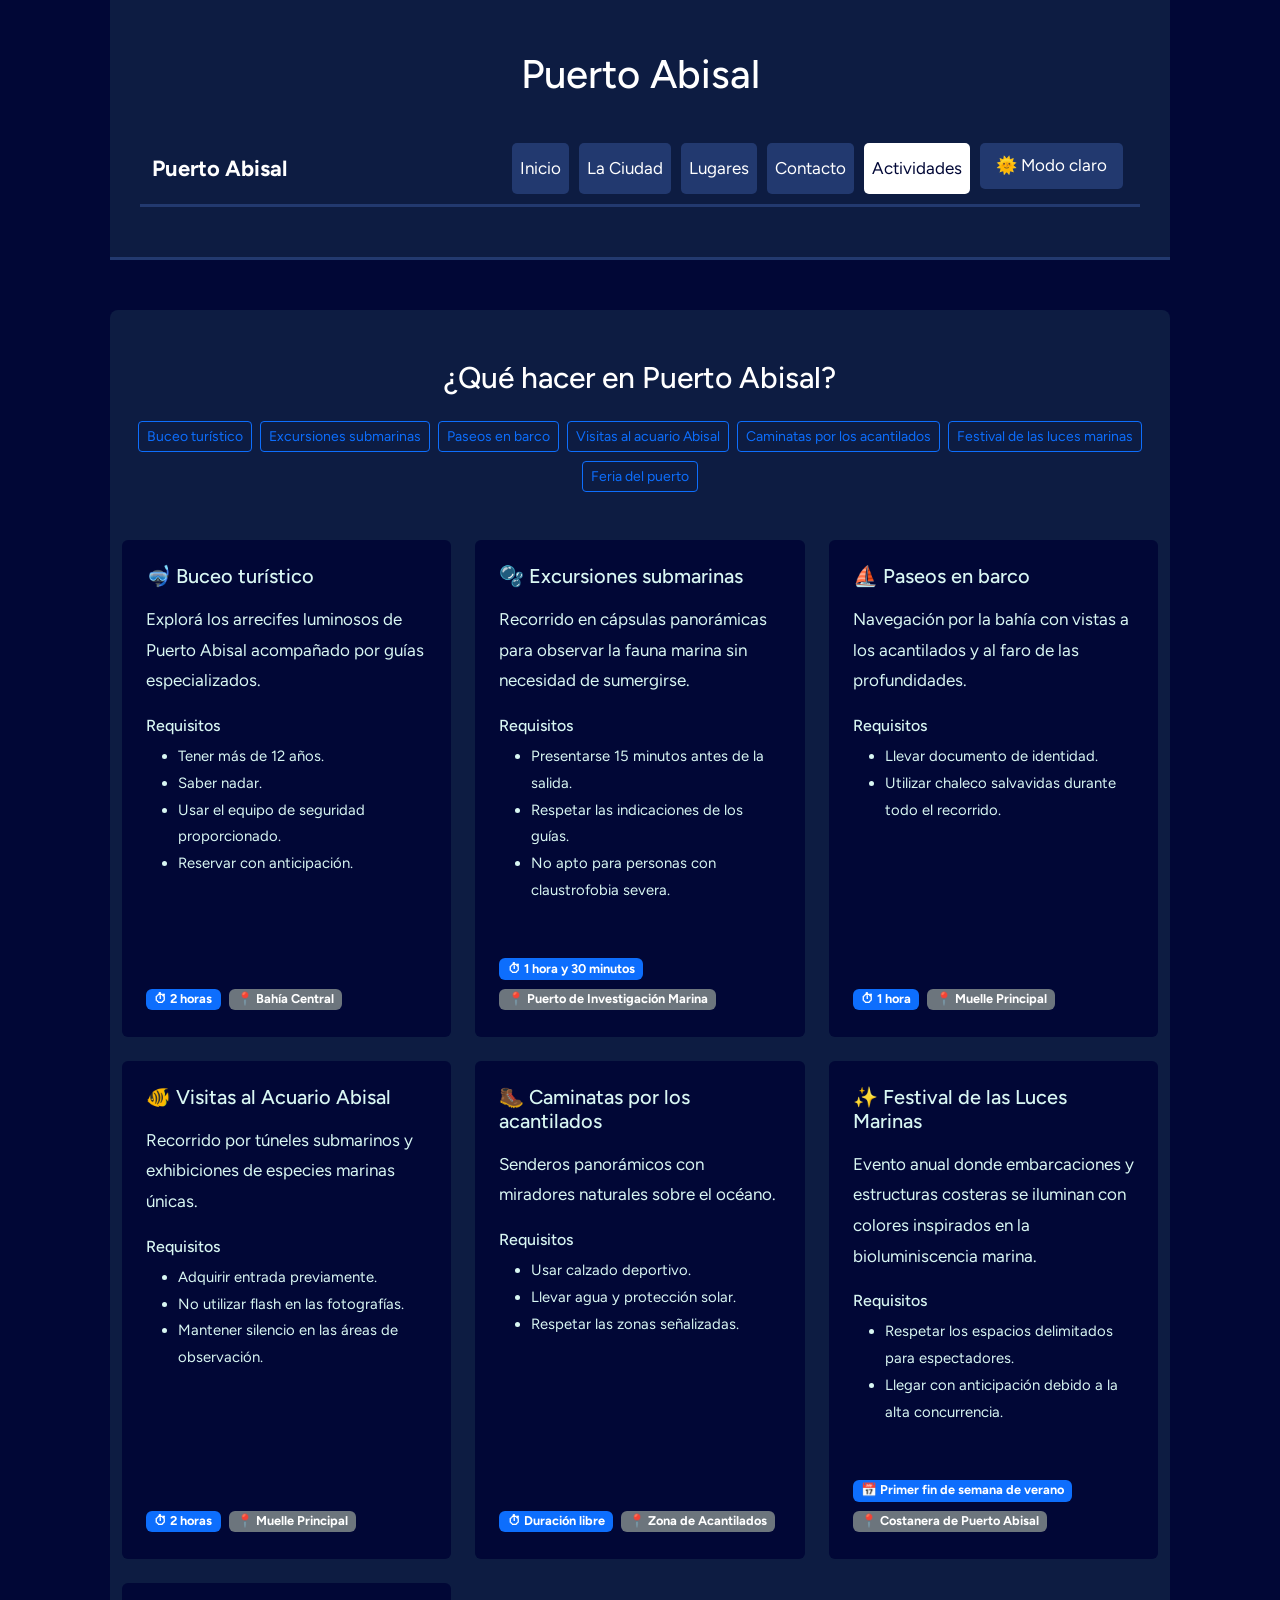
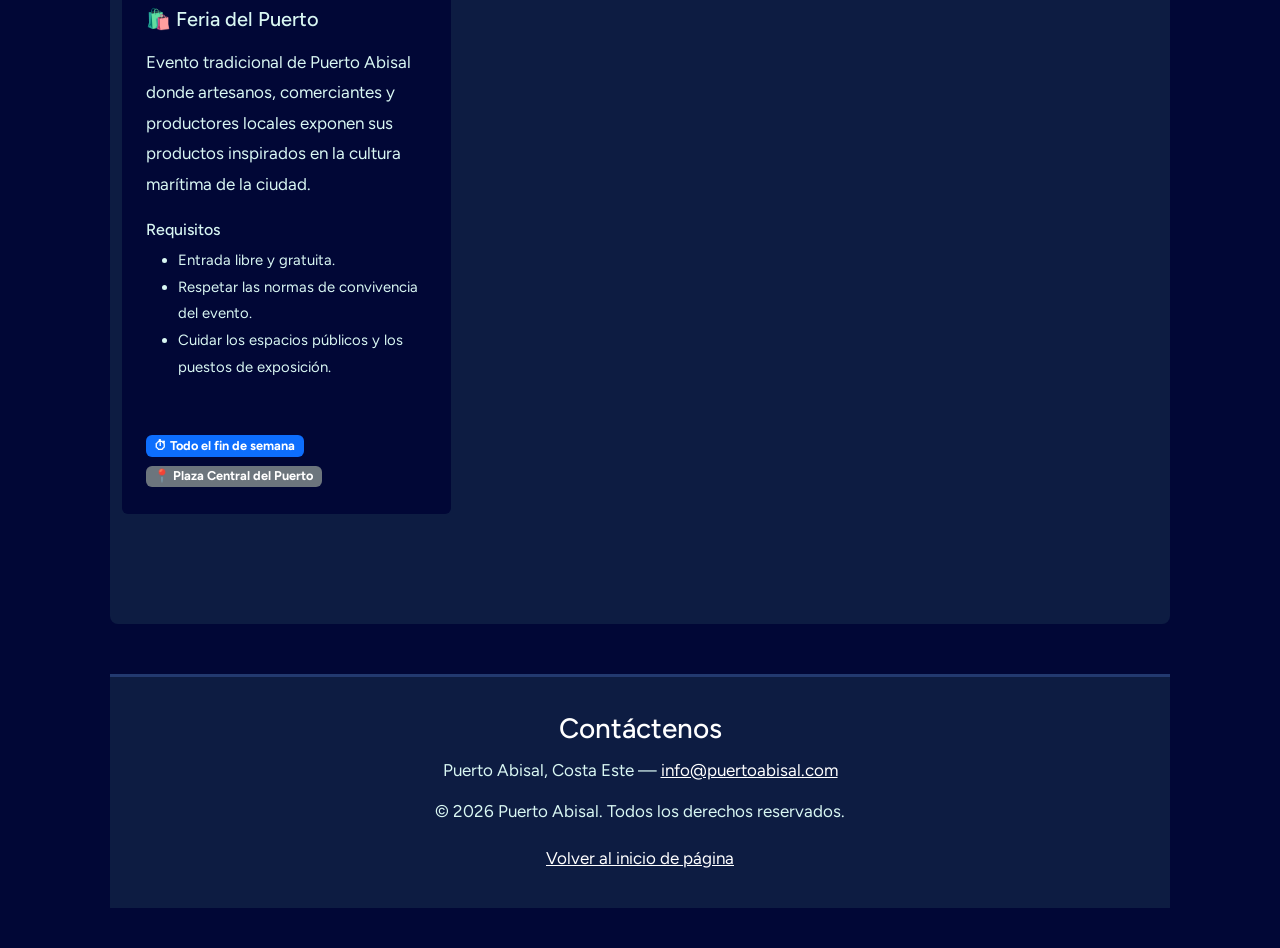
==== commit 06502606: "agrego modificaciones al modo oscuro en .js, corrijo errores en botones de algunas paginas e impleme" ====
--- a/actividades.html
+++ b/actividades.html
@@ -44,7 +44,7 @@
                             <a class="nav-link active" href="actividades.html">Actividades</a>
                         </li>
                         <li class="nav-item">
-                            <a class="nav-link btn btn-outline-primary px-3" id="boton-modo-oscuro">Modo Claro</a>
+                            <a class="nav-link btn btn-outline-primary px-3" id="boton-modo-claro">Modo Claro</a>
                         </li>
                     </ul>
                 </div>
--- a/css/estilos.css
+++ b/css/estilos.css
@@ -12,325 +12,7 @@
     --color-blanco: #FFFFFF;
 }
 
-
-/* =========================
-   RESET BÁSICO
-   ========================= */
-
-* {
-    box-sizing: border-box;
-    margin: 0;
-    padding: 0;
-}
-
-
-/* Clases de Seba */
-
-.tarjeta-abisal{
-    background-color: var(--color-fondo);  
-    color: var(--color-texto)  
-}
-
-.list-group-item{
-    background-color: var(--color-fondo);
-    color:var(--color-texto)
-}
-
-
-
-
-
-
-
-
-
-
-
-
-
-
-
-
-
-
-
-/* =========================
-   CUERPO DE LA PÁGINA
-   ========================= */
-
-body {
-    font-family: 'Figtree', sans-serif;
-    font-size: 17px;              
-    line-height: 1.8;             
-    background-color: var(--color-fondo);
-    color: var(--color-texto);
-
-    max-width: 1100px;
-    margin: 0 auto;
-    padding: 0 20px 40px;         
-}
-
-
-/* =========================
-   ENCABEZADO
-   ========================= */
-
-header {
-    background-color: var(--color-principal);
-    padding: 50px 30px;          
-    margin-bottom: 50px;         
-    text-align: center;
-    border-bottom: 3px solid var(--color-acento);
-}
-
-header h1 {
-    color: var(--color-luminoso);
-    font-size: 40px;
-    margin-bottom: 35px;
-}
-
-header h2 {
-    color: var(--color-blanco);
-    font-size: 22px;
-    margin-bottom: 10px;
-}
-
-header p {
-    margin-bottom: 20px;
-}
-
-
-
-/* =========================
-   CONTENIDO PRINCIPAL
-   ========================= */
-
-main {
-    background-color: var(--color-principal);
-    padding: 50px;                
-    border-radius: 8px;
-}
-
-main > h2 {
-    color: var(--color-luminoso);
-    font-size: 30px;
-    margin-bottom: 25px;
-}
-
-
-/* =========================
-   SECCIONES
-   ========================= */
-
-section {
-    margin-bottom: 60px;          
-}
-
-section h2 {                      
-    color: var(--color-luminoso);
-    font-size: 30px;
-    margin-bottom: 25px;
-}
-
-section h3 {
-    color: var(--color-blanco);
-    font-size: 24px;
-    margin-bottom: 15px;
-}
-
-section p {
-    margin-bottom: 20px;          
-}
-
-
-/* =========================
-   CLASE E ID (
-   ========================= */
-
-/* Clase: introducción centrada y angosta, más cómoda de leer */
-.intro {
-    max-width: 700px;
-    margin: 0 auto 70px;
-    text-align: center;
-    font-size: 18px;
-    line-height: 1.9;
-}
-
-/* Id: título de la sección de lugares con detalle decorativo */
-#lugares-principales > h2 {
-    text-align: center;
-    margin-bottom: 40px;
-    padding-bottom: 15px;
-    border-bottom: 2px solid var(--color-acento);
-}
-
-/* Clase: cada tarjeta de lugar */
-.lugar {
-    padding: 35px;
-    margin: 40px 0;
-}
-
-.lugar:hover {
-    border-left-color: var(--color-coral);
-}
-
-
-/* =========================
-   ARTÍCULOS
-   ========================= */
-
-article {
-    background-color: var(--color-fondo);
-    padding: 30px;                
-    margin: 30px 0;               
-    border-left: 4px solid var(--color-acento);
-    border-radius: 5px;
-}
-
-article h4 {
-    color: var(--color-luminoso);
-    font-size: 20px;
-    margin-bottom: 8px;
-}
-
-
-
-/* =========================
-   ENLACES
-   ========================= */
-
-main a,
-footer a {
-    color: var(--color-luminoso);
-}
-
-main a:hover,
-footer a:hover {
-    color: var(--color-coral);
-}
-
-
-/* =========================
-   LISTA DE FECHAS
-   ========================= */
-
-dl {
-    margin: 25px 0;
-}
-
-dt {
-    color: var(--color-luminoso);
-    font-weight: bold;
-    margin-top: 15px;
-}
-
-dd {
-    margin-left: 20px;
-}
-
-
-/* =========================
-   PIE DE PÁGINA
-   ========================= */
-
-footer {
-    background-color: var(--color-principal);
-    margin-top: 50px;             
-    padding: 35px 25px;           
-    text-align: center;
-    border-top: 3px solid var(--color-acento);
-}
-
-footer h3 {
-    color: var(--color-luminoso);
-    margin-bottom: 10px;
-}
-
-footer address {
-    margin-bottom: 10px;
-}
-
-
-/* =========================
-   ADAPTACIÓN PARA CELULARES
-   ========================= */
-
-@media (max-width: 600px) {
-
-    body {
-        padding: 0 10px 30px;
-    }
-
-    header {
-        padding: 30px 10px;
-    }
-
-    header h1 {
-        font-size: 30px;
-    }
-
-    header h2 {
-        font-size: 18px;
-    }
-
-    main {
-        padding: 30px 20px;
-    }
-
-    
-
-    .lugar {
-        padding: 25px 20px;
-    }
-
-}   
-/* =========================
-   BOOTSTRAP - PERSONALIZACIONES
-   ========================= */
-
-/* Personalizamos el fondo de la barra de navegación de Bootstrap con un color principal */
-.bg-custom-navbar {
-    background-color: var(--color-principal) !important;
-    border-bottom: 3px solid var(--color-acento);
-}
-
-/* Estilo para los links de la navbar de Bootstrap combinados con tu paleta */
-.navbar-nav .nav-link {
-    color: var(--color-blanco) !important;
-    background-color: var(--color-acento);
-    padding: 10px 18px;
-    border-radius: 5px;
-    margin: 2px 5px;
-    transition: background-color 0.3s ease, color 0.3s ease;
-}
-
-/* Efecto hover idéntico al que tenías antes */
-.navbar-nav .nav-link:hover,
-.navbar-nav .nav-link.active {
-    background-color: var(--color-luminoso) !important;
-    color: var(--color-fondo) !important;
-}
-
-/* Ajuste para el brand (nombre/logo) */
-.navbar-brand {
-    color: var(--color-luminoso) !important;
-    font-weight: bold;
-    font-size: 22px;
-}
-/* ========================================== */
-/* PERSONALIZACIÓN GLOBAL DE LA PÁGINA        */
-/* ========================================== */
-
-/* Sobrescribir estilos globales con variables */
-body {
-    background-color: var(--color-fondo);
-    color: var(--color-texto);
-    font-family: 'Figtree', sans-serif;
-}
-
-
-/* MODO CLARO  */
-
+/* Modo claro: se activa con la clase white-mode en el body */
 body.white-mode {
     --color-fondo: #F4F6FA;
     --color-principal: #FFFFFF;
@@ -340,6 +22,262 @@
     --color-texto: #263653;
     --color-blanco: #0D1C42;
 }
-/*FORMULARIO DE CONTACTO*/
-.error{color:#d62828;font-size:0.85rem;display:block;}
-.exito{color:#2a9d4a;font-weight:bold;margin-top:10px;display:block;}+
+
+/* =========================
+   CLASES PROPIAS
+   ========================= */
+
+.tarjeta-abisal {
+    background-color: var(--color-fondo);
+    color: var(--color-texto);
+}
+
+.list-group-item {
+    background-color: var(--color-fondo);
+    color: var(--color-texto);
+}
+
+/* Introducción centrada y angosta (lugares.html) */
+.intro {
+    max-width: 700px;
+    margin: 0 auto 70px;
+    text-align: center;
+    font-size: 18px;
+    line-height: 1.9;
+}
+
+/* Título de la sección de lugares con detalle decorativo */
+#lugares-principales > h2 {
+    text-align: center;
+    margin-bottom: 40px;
+    padding-bottom: 15px;
+    border-bottom: 2px solid var(--color-acento);
+}
+
+/* Separación entre las cards de lugares */
+#lugares-principales article {
+    margin: 30px 0;
+}
+
+/* Formulario de contacto */
+.error {
+    color: #d62828;
+    font-size: 0.85rem;
+    display: block;
+}
+
+.exito {
+    color: #2a9d4a;
+    font-weight: bold;
+    display: block;
+}
+
+
+/* =========================
+   CUERPO DE LA PÁGINA
+   ========================= */
+
+/* Ojo: el body ya limita el ancho; el "container" del <main> es redundante */
+body {
+    font-family: 'Figtree', sans-serif;
+    font-size: 17px;
+    line-height: 1.8;
+    background-color: var(--color-fondo);
+    color: var(--color-texto);
+    max-width: 1100px;
+    margin: 0 auto;
+    padding: 0 20px 40px;
+}
+
+
+/* =========================
+   ENCABEZADO
+   ========================= */
+
+header {
+    background-color: var(--color-principal);
+    padding: 50px 30px;
+    margin-bottom: 50px;
+    text-align: center;
+    border-bottom: 3px solid var(--color-acento);
+}
+
+header h1 {
+    color: var(--color-luminoso);
+    font-size: 40px;
+    margin-bottom: 35px;
+}
+
+header h2 {
+    color: var(--color-blanco);
+    font-size: 22px;
+    margin-bottom: 10px;
+}
+
+header p {
+    margin-bottom: 20px;
+}
+
+
+/* =========================
+   CONTENIDO PRINCIPAL
+   ========================= */
+
+main {
+    background-color: var(--color-principal);
+    padding: 50px;
+    border-radius: 8px;
+}
+
+main > h2 {
+    color: var(--color-luminoso);
+    font-size: 30px;
+    margin-bottom: 25px;
+}
+
+
+/* =========================
+   SECCIONES
+   ========================= */
+
+section {
+    margin-bottom: 60px;
+}
+
+section h2 {
+    color: var(--color-luminoso);
+    font-size: 30px;
+    margin-bottom: 25px;
+}
+
+section h3 {
+    color: var(--color-blanco);
+    font-size: 24px;
+    margin-bottom: 15px;
+}
+
+section p {
+    margin-bottom: 20px;
+}
+
+article h4 {
+    color: var(--color-luminoso);
+    font-size: 20px;
+    margin-bottom: 8px;
+}
+
+
+/* =========================
+   ENLACES
+   ========================= */
+
+main a,
+footer a {
+    color: var(--color-luminoso);
+}
+
+main a:hover,
+footer a:hover {
+    color: var(--color-coral);
+}
+
+
+/* =========================
+   LISTA DE DEFINICIONES
+   ========================= */
+
+dl {
+    margin: 25px 0;
+}
+
+dt {
+    color: var(--color-luminoso);
+    font-weight: bold;
+    margin-top: 15px;
+}
+
+dd {
+    margin-left: 20px;
+}
+
+
+/* =========================
+   PIE DE PÁGINA
+   ========================= */
+
+footer {
+    background-color: var(--color-principal);
+    margin-top: 50px;
+    padding: 35px 25px;
+    text-align: center;
+    border-top: 3px solid var(--color-acento);
+}
+
+footer h3 {
+    color: var(--color-luminoso);
+    margin-bottom: 10px;
+}
+
+footer address {
+    margin-bottom: 10px;
+}
+
+
+/* =========================
+   BOOTSTRAP: NAVBAR
+   ========================= */
+
+.bg-custom-navbar {
+    background-color: var(--color-principal);
+    border-bottom: 3px solid var(--color-acento);
+}
+
+.navbar-nav .nav-link {
+    color: var(--color-blanco) !important;
+    background-color: var(--color-acento);
+    padding: 10px 18px;
+    border-radius: 5px;
+    margin: 2px 5px;
+    transition: background-color 0.3s ease, color 0.3s ease;
+}
+
+.navbar-nav .nav-link:hover,
+.navbar-nav .nav-link.active {
+    background-color: var(--color-luminoso);
+    color: var(--color-fondo) !important;
+}
+
+.navbar-brand {
+    color: var(--color-luminoso) !important;
+    font-weight: bold;
+    font-size: 22px;
+}
+
+
+/* =========================
+   ADAPTACIÓN PARA CELULARES
+   ========================= */
+
+@media (max-width: 600px) {
+
+    body {
+        padding: 0 10px 30px;
+    }
+
+    header {
+        padding: 30px 10px;
+    }
+
+    header h1 {
+        font-size: 30px;
+    }
+
+    header h2 {
+        font-size: 18px;
+    }
+
+    main {
+        padding: 30px 20px;
+    }
+}
